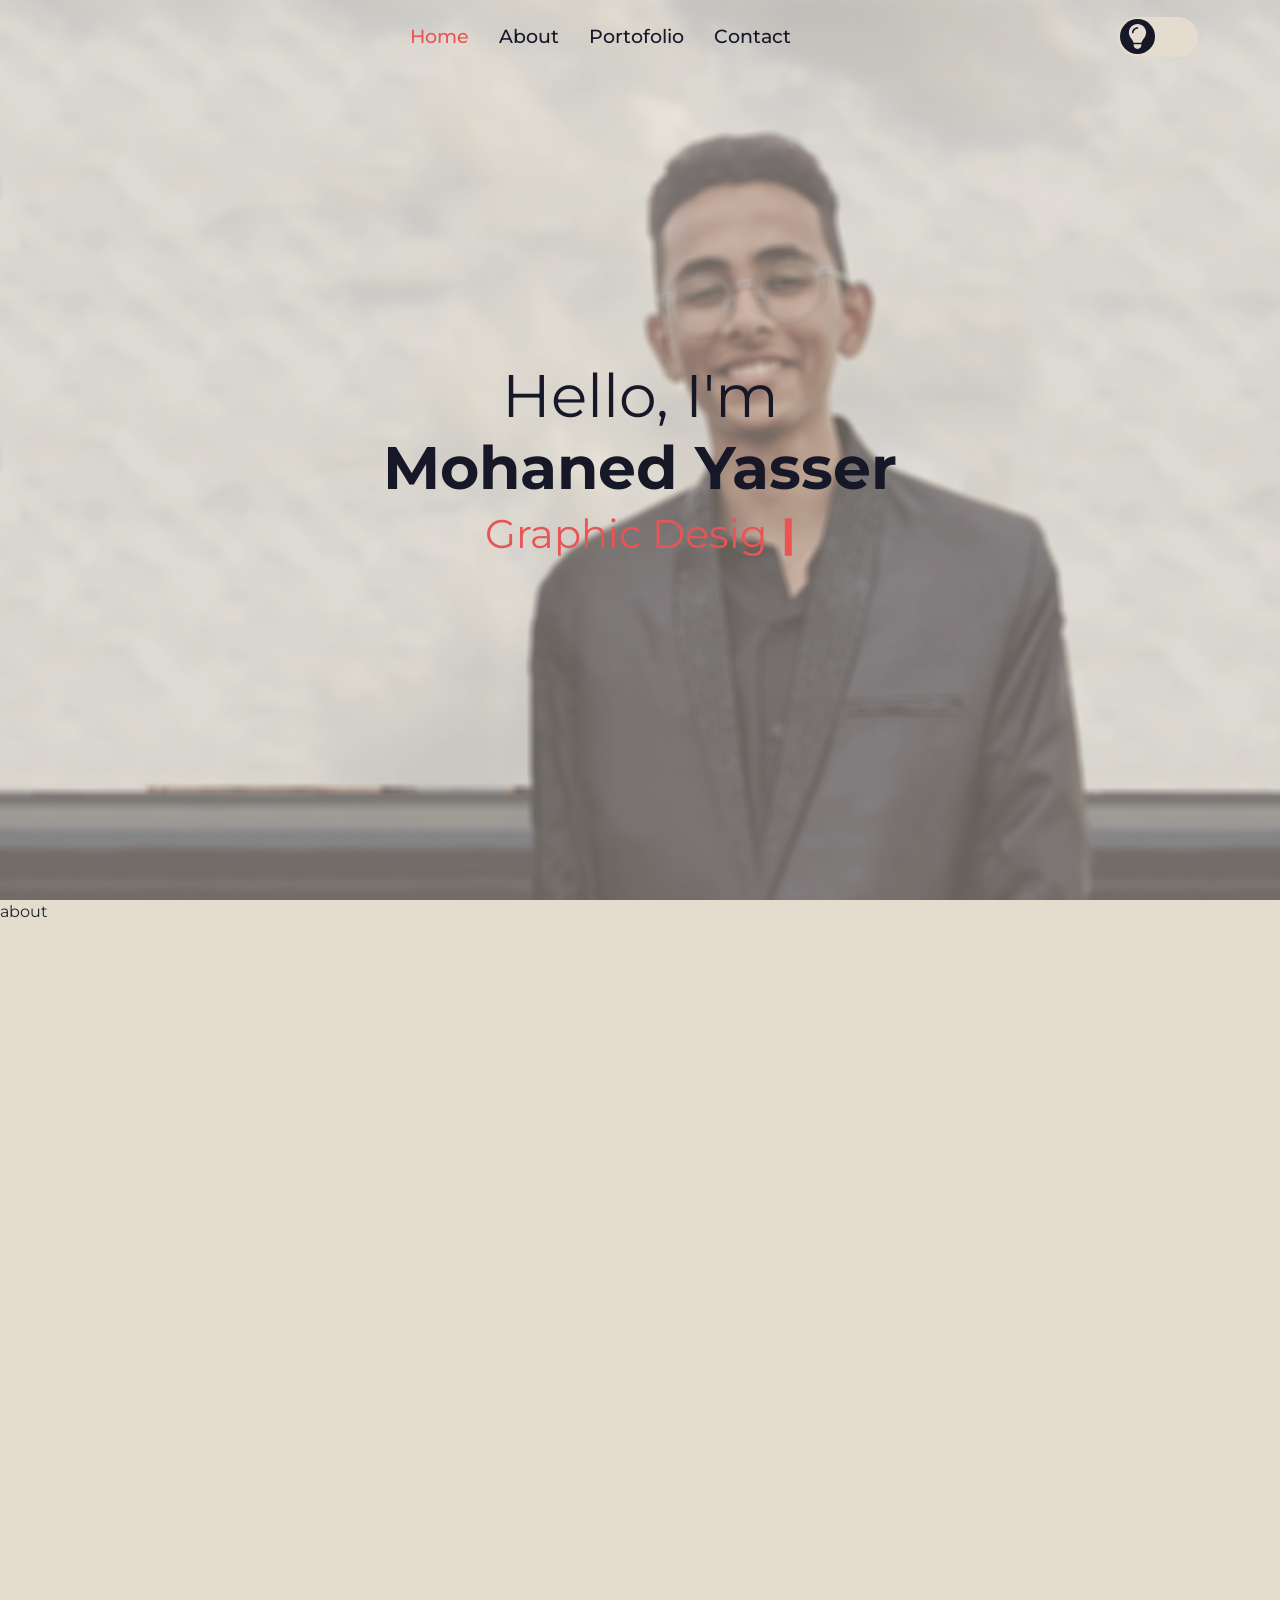
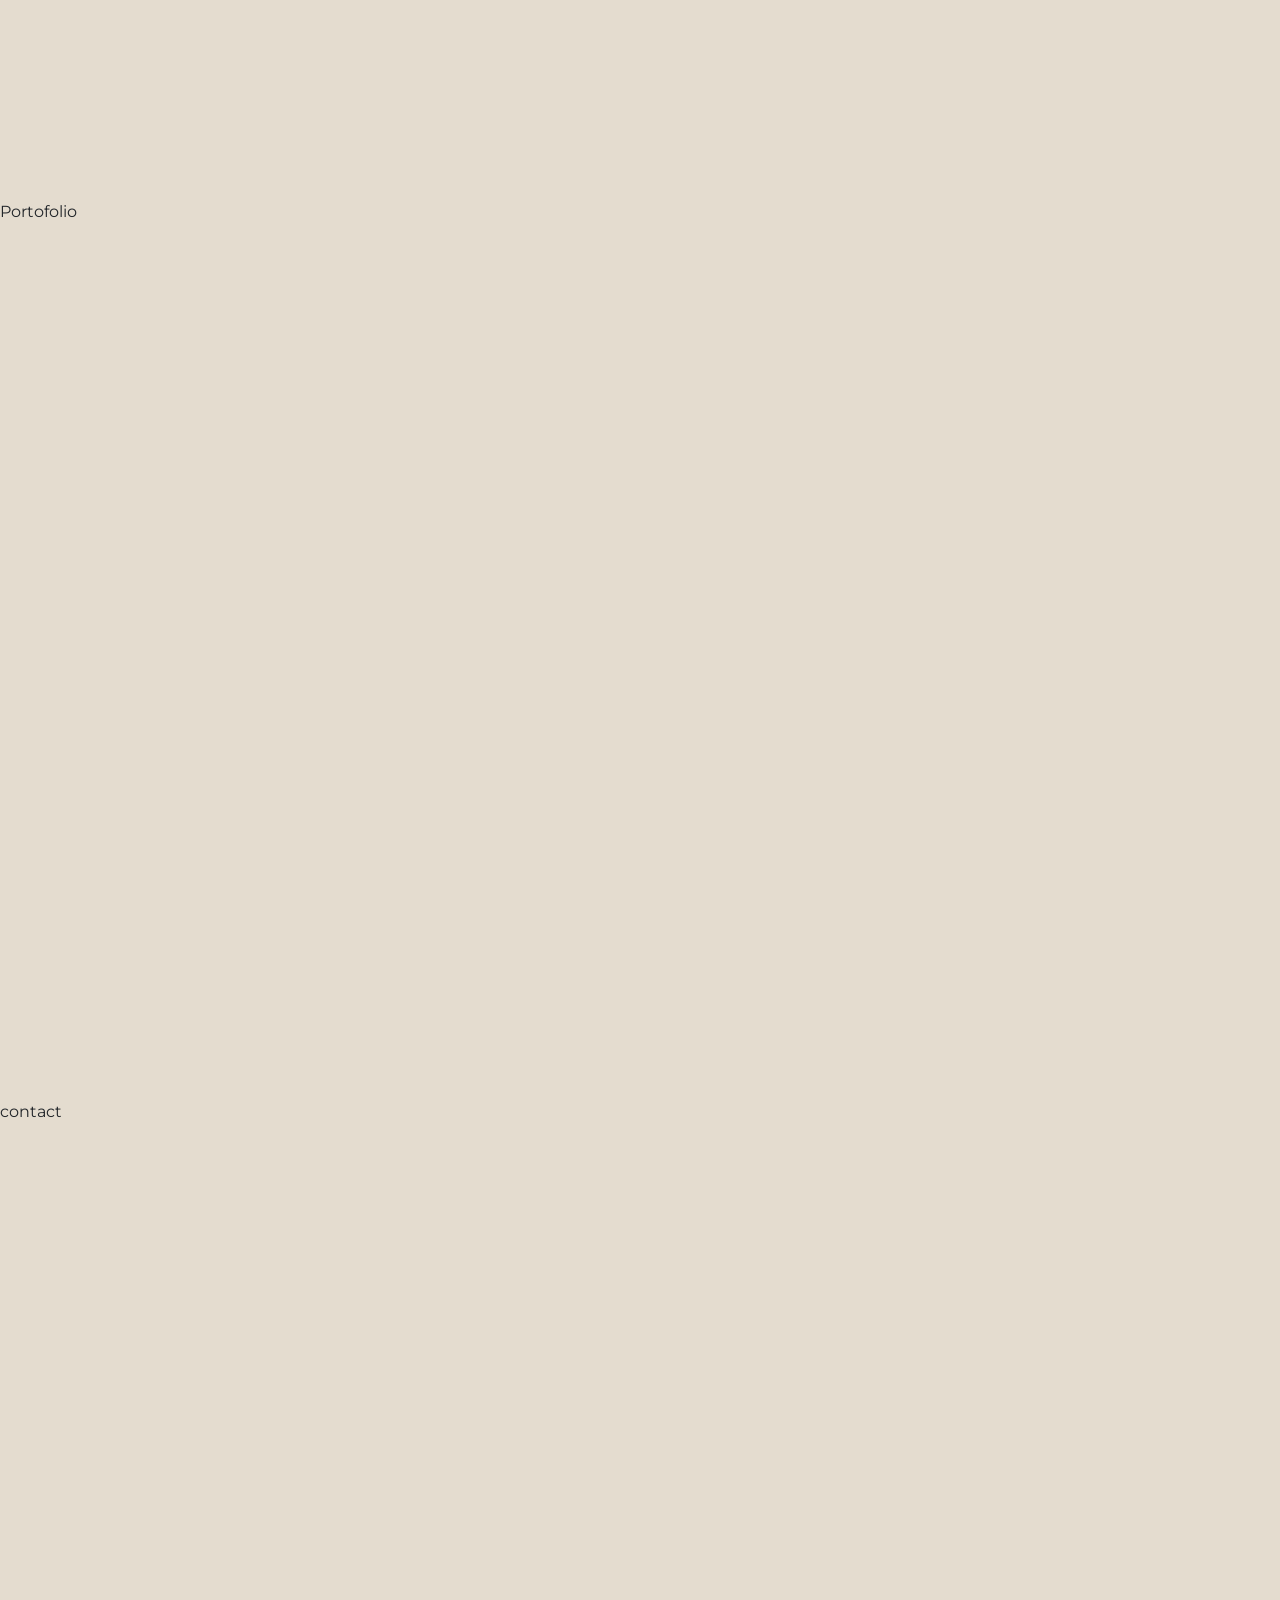
==== index.html @ 70d3318c "end" ====
<!DOCTYPE html>
<html lang="en">
  <head>
    <meta charset="UTF-8" />
    <meta name="viewport" content="width=device-width, initial-scale=1.0" />
    <link rel="stylesheet" href="./style/all.min.css" />
    <link rel="stylesheet" href="./style/bootstrap.min.css" />
    <link rel="stylesheet" href="./style/normalize.css" />
    <link rel="stylesheet" href="./style/style.css" />
    <link rel="preconnect" href="https://fonts.googleapis.com" />
    <link rel="preconnect" href="https://fonts.gstatic.com" crossorigin />
    <link
      href="https://fonts.googleapis.com/css2?family=Montserrat:ital,wght@0,100;0,200;0,300;0,400;0,500;0,600;0,700;0,800;0,900;1,100;1,200;1,300;1,400;1,500;1,600;1,700;1,800;1,900&display=swap"
      rel="stylesheet"
    />
    <title>Mohaned Yasser</title>
  </head>
  <body class="">
    <section class="landing" id="home">
      <header class="">
        <nav class="navbar navbar-expand">
          <div class="container">
            <div class="collapse navbar-collapse" id="navbarSupportedContent">
              <ul class="navbar-nav m-auto">
                <li class="nav-item">
                  <a aria-current="page" href="#home" class="active">Home</a>
                </li>
                <li class="nav-item">
                  <a href="#about">About</a>
                </li>
                <li class="nav-item">
                  <a href="#portofolio">Portofolio</a>
                </li>
                <li class="nav-item">
                  <a href="#contact">Contact</a>
                </li>
              </ul>
              <div class="night-mode">
                <input type="checkbox" name="" id="night-mode-btn" />
                <label for="night-mode-btn">
                  <i class="fa-solid fa-lightbulb sun"></i>
                  <i class="fa-regular fa-moon moon"></i>
                </label>
              </div>
            </div>
          </div>
        </nav>
      </header>

      <div class="landing-txt">
        <h1>Hello, I'm <br /><strong>Mohaned Yasser</strong></h1>
        <div class="typing">
          <p id="type-writer"></p>
          <span class="cursor">|</span>
        </div>
      </div>
    </section>
    <section id="about" class="about">about</section>
    <section id="portofolio" class="potofolio">Portofolio</section>
    <section id="contact" class="contact">contact</section>
    <script src="./js/all.min.js"></script>
    <script src="./js/bootstrap.bundle.min.js"></script>
    <script src="./js/script.js"></script>
  </body>
</html>
---- style/style.css ----
/* start global rules */
body {
  font-family: "Montserrat", sans-serif;
  background-color: var(--main-color);
}
:root {
  --main-color: #e4dccf;
  --secondary-color: #f9f5eb;
  --button-color: #EA5455;
  --main-font-color: #161827;
  --secondary-font-color: #060047;
  --landing-after-bg:#e4dccf6c;
  --main-transition: 0.3s;
  
}
.dark {
  --main-color: #121422;
  --secondary-color: #161827;
  --button-color: #EA5455;
  --main-font-color: #e4dccf;
  --secondary-font-color: #f9f5eb;
  --landing-after-bg:#161827c4;
}
a {
  text-decoration: none;
}
/* end global rules */
/* start landing */
.landing {
  background-repeat: no-repeat;
  background-size: cover;
  background-position: 0 0;
  height: 100vh;
  background-image: url(../images/landingbg.jpg);
  background-attachment:fixed ;
}
.landing::after{
  content: "";
  position: absolute;
  width: 100%;
height: 100%;
background-color: var(--landing-after-bg);
top: 0;
}
header{
  position: fixed;
  top: 0;
  z-index: 50000;
  width: 100%;
  transition: var(--main-transition);
  -webkit-transition: var(--main-transition);
  -moz-transition: var(--main-transition);
  -ms-transition: var(--main-transition);
  -o-transition: var(--main-transition);
}
.landing header.scrolled{
  background-color: var(--secondary-color);
}

nav ul{
  position: sticky;
  top:0;
}
nav ul {
  display: flex;
  justify-content: center;
  flex-wrap: wrap;
  position: relative;
  z-index: 100000;
}
nav ul a {
  display: block;
  padding: 15px;
  color: var(--main-font-color);
  font-size: 19px;
  font-weight: 500;
  transition: var(--main-transition);
  -webkit-transition: var(--main-transition);
  -moz-transition: var(--main-transition);
  -ms-transition: var(--main-transition);
  -o-transition: var(--main-transition);
}


@media (max-width: 776px) {
  nav ul a {
    font-size: 16px;
    padding: 10px;
  }
}
@media (max-width: 500px) {
  nav ul a {
    padding: 10px;
    font-size: 14px;
  }
}
@media (max-width: 380px) {
  nav ul a {
    padding: 8px;
    font-size: 13px;
  }
}
nav ul a.active ,nav ul a:hover {
  color: var(--button-color);
}
.landing .night-mode{
  position: relative;
  z-index: 1000;
  background-color: var(--main-color);
  width: 80px;
  height: 40px;
  border-radius: 20px;
  -webkit-border-radius: 20px;
  -moz-border-radius: 20px;
  -ms-border-radius: 20px;
  -o-border-radius: 20px;
}
@media (max-width:500px) { .landing .night-mode{
  width: 60px;
  height: 30px;
  
}}
.landing .night-mode svg{
  pointer-events: none;
  position: absolute;
  width: 35px;
  height: 25px;
  color: var(--main-color);
  padding: 5px 0;
  left: 2px;
  top: 5%;
  background-color: var(--main-font-color);
  border-radius: 50%;
  -webkit-border-radius: 50%;
  -moz-border-radius: 50%;
  -ms-border-radius: 50%;
  -o-border-radius: 50%;
  transition: var(--main-transition);
  -webkit-transition: var(--main-transition);
  -moz-transition: var(--main-transition);
  -ms-transition: var(--main-transition);
  -o-transition: var(--main-transition);
}
@media (max-width:500px) {
  .landing .night-mode svg{
    width: 25px;
    height: 15px;
    top:8%
  }
}
.night-mode .moon{
  opacity: 0;
}
.landing .night-mode input{
  width: 80px;
  height: 40px;
  cursor: pointer;
  opacity: 0;
}
.night-mode input:checked + label .moon{
opacity: 1;
}
.night-mode input:checked + label .sun{
opacity: 0;
}
.night-mode input:checked +label svg{
  transform: translateX(40px) rotate(360deg) ;
  -webkit-transform: translateX(40px) rotate(360deg) ;
  -moz-transform: translateX(40px) rotate(360deg) ;
  -ms-transform: translateX(40px) rotate(360deg) ;
  -o-transform: translateX(40px) rotate(360deg) ;
}
@media (max-width:500px) {
  .night-mode input:checked +label svg{
  transform: translateX(30px) rotate(360deg) ;
  -webkit-transform: translateX(30px) rotate(360deg) ;
  -moz-transform: translateX(30px) rotate(360deg) ;
  -ms-transform: translateX(30px) rotate(360deg) ;
  -o-transform: translateX(30px) rotate(360deg) ;
}
}
.landing .landing-txt{
  width: 100%;
  text-align: center;
  position: absolute;
  z-index: 1000;
  top: 40%;
}
.landing-txt .typing{
  display: flex;
  justify-content: center;
}
.landing-txt h1{
  color: var(--main-font-color);
  font-size: 60px;
  font-weight: 400;
  margin: 0;
}
@media (max-width:776px) {
  .landing-txt h1{
    font-size: 50px;
  }
  .landing-txt .typing{
    font-size: 35px;
  }
}
@media (max-width:500px) {
  .landing-txt h1{
    font-size: 40px;
  }
  .landing-txt .typing p, .landing-txt .typing span{
    font-size: 30px;
  }
}
@media (max-width:400px) {
  .landing-txt h1{
    font-size: 35px;
  }
  .landing-txt .typing p ,
  .landing-txt .typing span{
    font-size: 25px;
  }
}
.landing-txt .typing{
  color: var(--button-color);
  font-size: 40px;
  font-weight: 400;
}
.landing-txt .typing p{
  margin-right: 15px;
}
.landing-txt .cursor{
  font-size: 40px;
  font-weight: 800;
  animation: blink 0.5s linear infinite;
  -webkit-animation: blink 0.5s linear infinite;
}
section{
   height: 100vh;
}
/* end landing */

/* start animation */
@keyframes blink {
  0%{
    opacity: 1;

  }
  50%{
    opacity: 0;
  }
  
}
/* end animation */
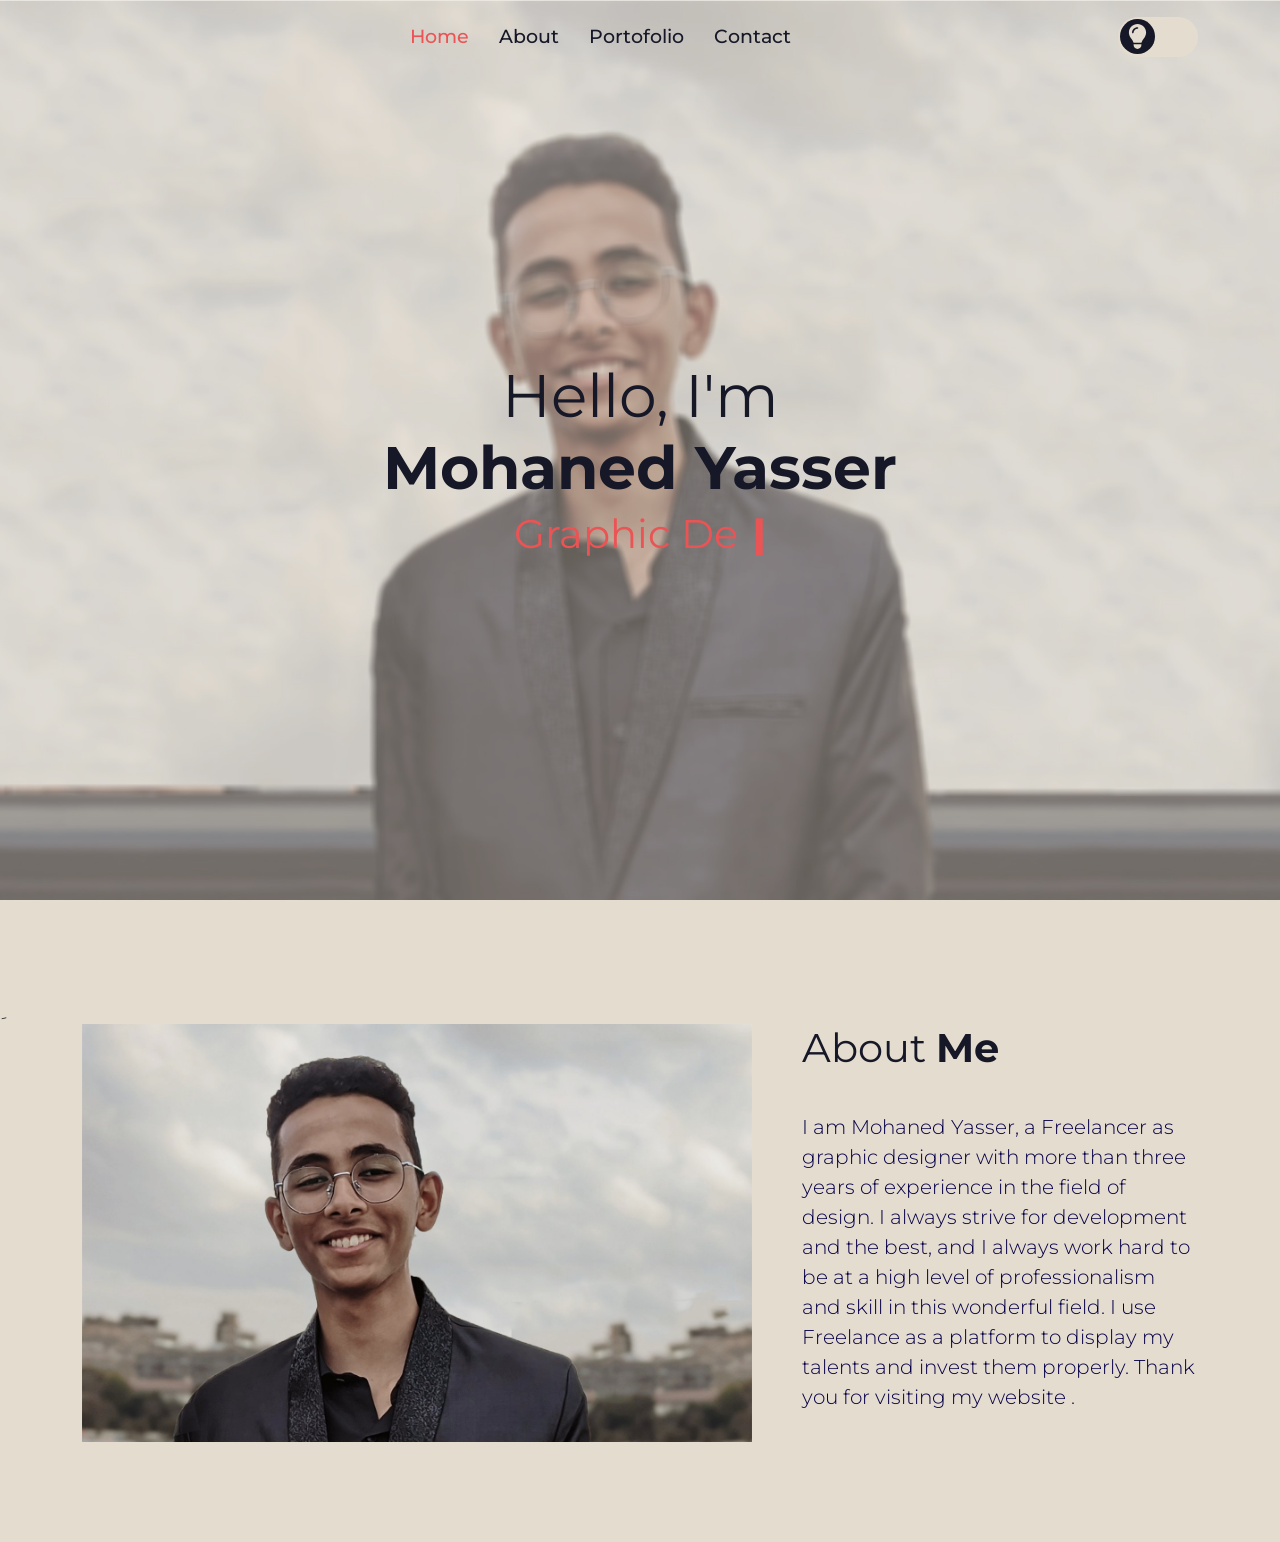
==== commit b0eb5f5b: "a" ====
--- a/index.html
+++ b/index.html
@@ -55,9 +55,27 @@
         </div>
       </div>
     </section>
-    <section id="about" class="about">about</section>
-    <section id="portofolio" class="potofolio">Portofolio</section>
-    <section id="contact" class="contact">contact</section>
+    
+    <section id="about" class="about">
+      ِ
+
+      <div class="container about-section">
+<img src="./images/about.jpg" class="img-fluid" alt="mohaned" />
+        <div class="content">
+          <h2 class="main-heading">About <span>Me</span></h2>
+          <p>
+            I am Mohaned Yasser, a Freelancer as graphic designer with more than
+            three years of experience in the field of design. I always strive
+            for development and the best, and I always work hard to be at a high
+            level of professionalism and skill in this wonderful field. I use
+            Freelance as a platform to display my talents and invest them
+            properly. Thank you for visiting my website .
+          </p>
+        </div>
+      </div>
+    </section>
+    <section id="portofolio" class="potofolio"></section>
+    <section id="contact" class="contact"></section>
     <script src="./js/all.min.js"></script>
     <script src="./js/bootstrap.bundle.min.js"></script>
     <script src="./js/script.js"></script>
--- a/style/style.css
+++ b/style/style.css
@@ -10,12 +10,13 @@
   --main-font-color: #161827;
   --secondary-font-color: #060047;
   --landing-after-bg:#e4dccf6c;
+  --section-padding:100px;
   --main-transition: 0.3s;
   
 }
 .dark {
-  --main-color: #121422;
-  --secondary-color: #161827;
+  --main-color: #161827;
+  --secondary-color: #050037;
   --button-color: #EA5455;
   --main-font-color: #e4dccf;
   --secondary-font-color: #f9f5eb;
@@ -24,6 +25,16 @@
 a {
   text-decoration: none;
 }
+
+h2.main-heading{
+  color: var(--main-font-color);
+  font-size: 40px;
+  font-weight: 400;
+}
+h2.main-heading span{
+  font-weight: 700;
+}
+
 /* end global rules */
 /* start landing */
 .landing {
@@ -33,6 +44,7 @@
   height: 100vh;
   background-image: url(../images/landingbg.jpg);
   background-attachment:fixed ;
+  background-position: center;
 }
 .landing::after{
   content: "";
@@ -235,11 +247,54 @@
   animation: blink 0.5s linear infinite;
   -webkit-animation: blink 0.5s linear infinite;
 }
-section{
-   height: 100vh;
-}
+
 /* end landing */
-
+/* startAbout */
+.about{
+  padding-top: var(--section-padding);
+  padding-bottom: var(--section-padding);
+}
+.about .container.about-section{
+  display: flex;
+  justify-content: center;
+  gap: 50px;
+}
+.about img{
+  max-width: 60%;
+flex-basis: 60%;
+  filter: grayscale(10%);
+  -webkit-filter: grayscale(10%);
+  transition: var(--main-transition);
+  -webkit-transition: var(--main-transition);
+  -moz-transition: var(--main-transition);
+  -ms-transition: var(--main-transition);
+  -o-transition: var(--main-transition);
+}
+.about img:hover { filter: none; -webkit-filter: none;
+}
+.about .container.about-section .content{
+  flex-basis:  40%;
+}
+@media (max-width:997px) {
+  .about .container.about-section{
+    flex-wrap: wrap;
+  }
+  .about .container.about-section img{
+    flex-basis: 100%;
+    max-width: 100%;
+  }
+  .about .container.about-section .content{
+    max-width: 100%;
+    flex-basis: 100%;
+  }
+}
+.about .container.about-section p{
+  color: #060047;
+  font-weight: 300;
+  margin-top: 40px;
+  font-size: 20px;
+}
+/* endAbout */
 /* start animation */
 @keyframes blink {
   0%{
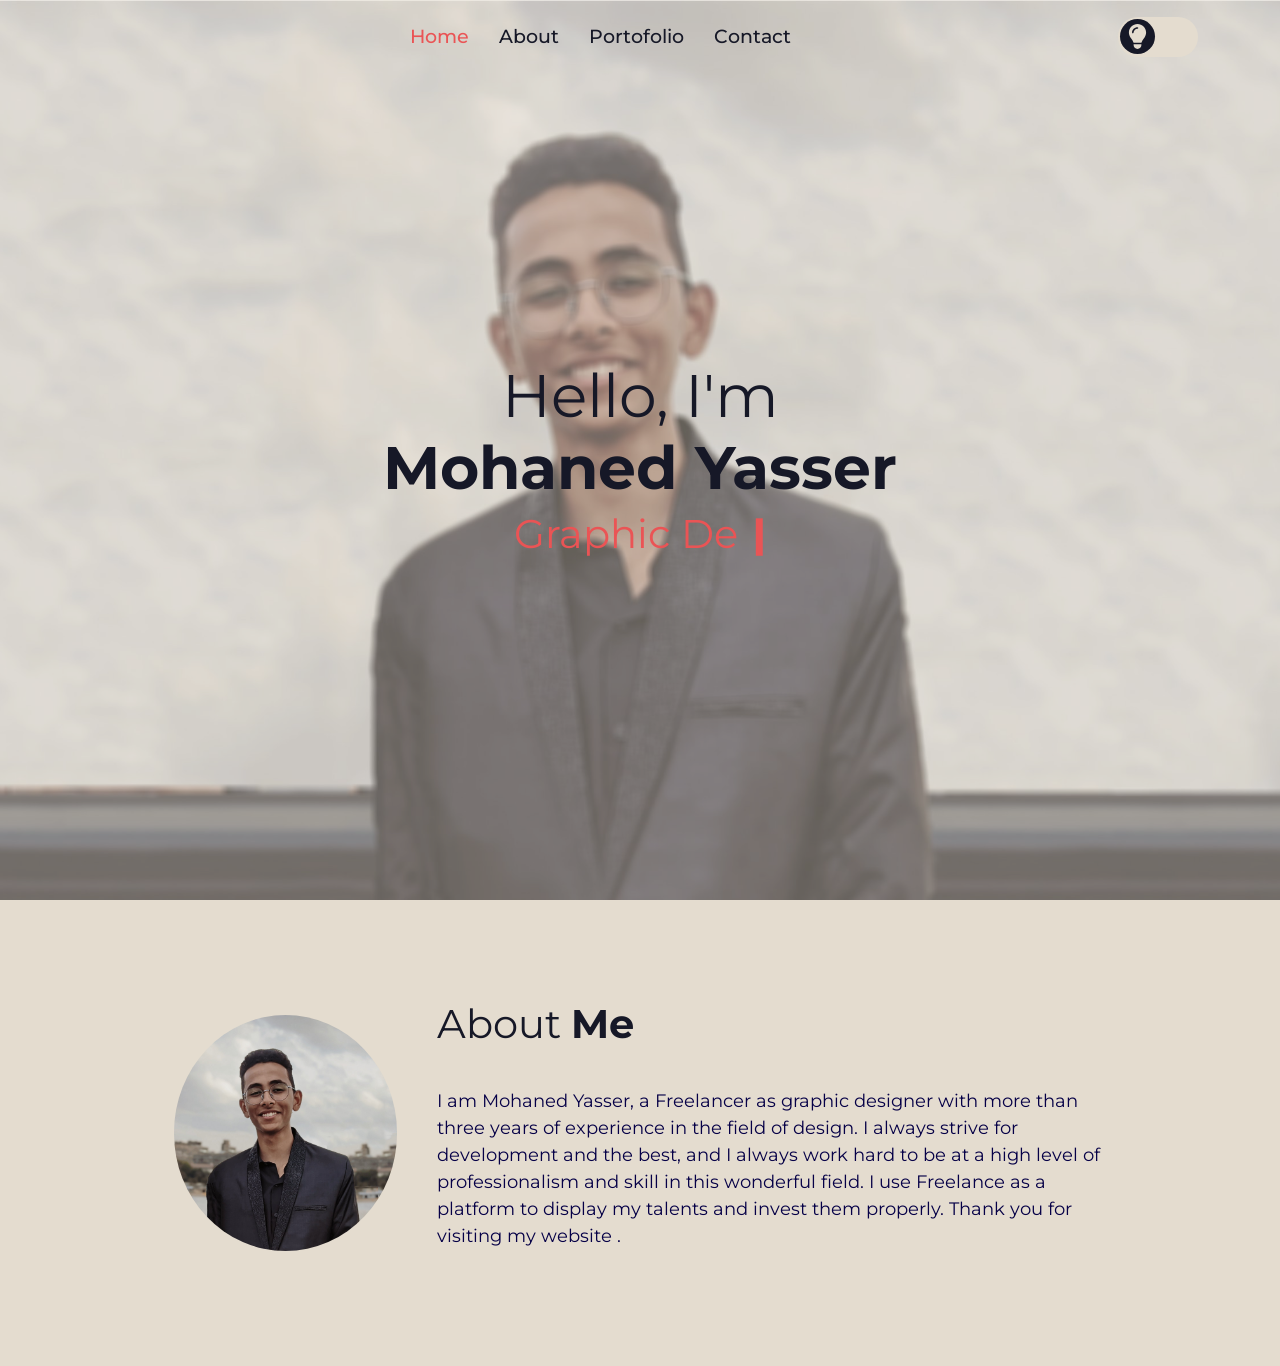
==== commit b9ac05a7: "about" ====
--- a/index.html
+++ b/index.html
@@ -55,12 +55,17 @@
         </div>
       </div>
     </section>
-    
+
     <section id="about" class="about">
-      ِ
-
-      <div class="container about-section">
-<img src="./images/about.jpg" class="img-fluid" alt="mohaned" />
+      <div class="about-section container">
+        <div class="img-holder">
+          <img
+            src="./images/picc copy.jpg"
+            alt="Mohaned"
+            srcset=""
+            class="img-fluid"
+          />
+        </div>
         <div class="content">
           <h2 class="main-heading">About <span>Me</span></h2>
           <p>
--- a/style/style.css
+++ b/style/style.css
@@ -6,32 +6,31 @@
 :root {
   --main-color: #e4dccf;
   --secondary-color: #f9f5eb;
-  --button-color: #EA5455;
+  --button-color: #ea5455;
   --main-font-color: #161827;
   --secondary-font-color: #060047;
-  --landing-after-bg:#e4dccf6c;
-  --section-padding:100px;
+  --landing-after-bg: #e4dccf6c;
+  --section-padding: 100px;
   --main-transition: 0.3s;
-  
 }
 .dark {
   --main-color: #161827;
   --secondary-color: #050037;
-  --button-color: #EA5455;
+  --button-color: #ea5455;
   --main-font-color: #e4dccf;
   --secondary-font-color: #f9f5eb;
-  --landing-after-bg:#161827c4;
+  --landing-after-bg: #161827c4;
 }
 a {
   text-decoration: none;
 }
 
-h2.main-heading{
+h2.main-heading {
   color: var(--main-font-color);
   font-size: 40px;
   font-weight: 400;
 }
-h2.main-heading span{
+h2.main-heading span {
   font-weight: 700;
 }
 
@@ -43,18 +42,18 @@
   background-position: 0 0;
   height: 100vh;
   background-image: url(../images/landingbg.jpg);
-  background-attachment:fixed ;
+  background-attachment: fixed;
   background-position: center;
 }
-.landing::after{
+.landing::after {
   content: "";
   position: absolute;
   width: 100%;
-height: 100%;
-background-color: var(--landing-after-bg);
-top: 0;
-}
-header{
+  height: 100%;
+  background-color: var(--landing-after-bg);
+  top: 0;
+}
+header {
   position: fixed;
   top: 0;
   z-index: 50000;
@@ -65,13 +64,13 @@
   -ms-transition: var(--main-transition);
   -o-transition: var(--main-transition);
 }
-.landing header.scrolled{
+.landing header.scrolled {
   background-color: var(--secondary-color);
 }
 
-nav ul{
+nav ul {
   position: sticky;
-  top:0;
+  top: 0;
 }
 nav ul {
   display: flex;
@@ -93,7 +92,6 @@
   -o-transition: var(--main-transition);
 }
 
-
 @media (max-width: 776px) {
   nav ul a {
     font-size: 16px;
@@ -112,10 +110,11 @@
     font-size: 13px;
   }
 }
-nav ul a.active ,nav ul a:hover {
+nav ul a.active,
+nav ul a:hover {
   color: var(--button-color);
 }
-.landing .night-mode{
+.landing .night-mode {
   position: relative;
   z-index: 1000;
   background-color: var(--main-color);
@@ -127,12 +126,13 @@
   -ms-border-radius: 20px;
   -o-border-radius: 20px;
 }
-@media (max-width:500px) { .landing .night-mode{
-  width: 60px;
-  height: 30px;
-  
-}}
-.landing .night-mode svg{
+@media (max-width: 500px) {
+  .landing .night-mode {
+    width: 60px;
+    height: 30px;
+  }
+}
+.landing .night-mode svg {
   pointer-events: none;
   position: absolute;
   width: 35px;
@@ -153,95 +153,96 @@
   -ms-transition: var(--main-transition);
   -o-transition: var(--main-transition);
 }
-@media (max-width:500px) {
-  .landing .night-mode svg{
+@media (max-width: 500px) {
+  .landing .night-mode svg {
     width: 25px;
     height: 15px;
-    top:8%
-  }
-}
-.night-mode .moon{
+    top: 8%;
+  }
+}
+.night-mode .moon {
   opacity: 0;
 }
-.landing .night-mode input{
+.landing .night-mode input {
   width: 80px;
   height: 40px;
   cursor: pointer;
   opacity: 0;
 }
-.night-mode input:checked + label .moon{
-opacity: 1;
-}
-.night-mode input:checked + label .sun{
-opacity: 0;
-}
-.night-mode input:checked +label svg{
-  transform: translateX(40px) rotate(360deg) ;
-  -webkit-transform: translateX(40px) rotate(360deg) ;
-  -moz-transform: translateX(40px) rotate(360deg) ;
-  -ms-transform: translateX(40px) rotate(360deg) ;
-  -o-transform: translateX(40px) rotate(360deg) ;
-}
-@media (max-width:500px) {
-  .night-mode input:checked +label svg{
-  transform: translateX(30px) rotate(360deg) ;
-  -webkit-transform: translateX(30px) rotate(360deg) ;
-  -moz-transform: translateX(30px) rotate(360deg) ;
-  -ms-transform: translateX(30px) rotate(360deg) ;
-  -o-transform: translateX(30px) rotate(360deg) ;
-}
-}
-.landing .landing-txt{
+.night-mode input:checked + label .moon {
+  opacity: 1;
+}
+.night-mode input:checked + label .sun {
+  opacity: 0;
+}
+.night-mode input:checked + label svg {
+  transform: translateX(40px) rotate(360deg);
+  -webkit-transform: translateX(40px) rotate(360deg);
+  -moz-transform: translateX(40px) rotate(360deg);
+  -ms-transform: translateX(40px) rotate(360deg);
+  -o-transform: translateX(40px) rotate(360deg);
+}
+@media (max-width: 500px) {
+  .night-mode input:checked + label svg {
+    transform: translateX(30px) rotate(360deg);
+    -webkit-transform: translateX(30px) rotate(360deg);
+    -moz-transform: translateX(30px) rotate(360deg);
+    -ms-transform: translateX(30px) rotate(360deg);
+    -o-transform: translateX(30px) rotate(360deg);
+  }
+}
+.landing .landing-txt {
   width: 100%;
   text-align: center;
   position: absolute;
   z-index: 1000;
   top: 40%;
 }
-.landing-txt .typing{
+.landing-txt .typing {
   display: flex;
   justify-content: center;
 }
-.landing-txt h1{
+.landing-txt h1 {
   color: var(--main-font-color);
   font-size: 60px;
   font-weight: 400;
   margin: 0;
 }
-@media (max-width:776px) {
-  .landing-txt h1{
+@media (max-width: 776px) {
+  .landing-txt h1 {
     font-size: 50px;
   }
-  .landing-txt .typing{
+  .landing-txt .typing {
     font-size: 35px;
   }
 }
-@media (max-width:500px) {
-  .landing-txt h1{
+@media (max-width: 500px) {
+  .landing-txt h1 {
     font-size: 40px;
   }
-  .landing-txt .typing p, .landing-txt .typing span{
+  .landing-txt .typing p,
+  .landing-txt .typing span {
     font-size: 30px;
   }
 }
-@media (max-width:400px) {
-  .landing-txt h1{
+@media (max-width: 400px) {
+  .landing-txt h1 {
     font-size: 35px;
   }
-  .landing-txt .typing p ,
-  .landing-txt .typing span{
+  .landing-txt .typing p,
+  .landing-txt .typing span {
     font-size: 25px;
   }
 }
-.landing-txt .typing{
+.landing-txt .typing {
   color: var(--button-color);
   font-size: 40px;
   font-weight: 400;
 }
-.landing-txt .typing p{
+.landing-txt .typing p {
   margin-right: 15px;
 }
-.landing-txt .cursor{
+.landing-txt .cursor {
   font-size: 40px;
   font-weight: 800;
   animation: blink 0.5s linear infinite;
@@ -249,61 +250,66 @@
 }
 
 /* end landing */
-/* startAbout */
-.about{
-  padding-top: var(--section-padding);
-  padding-bottom: var(--section-padding);
-}
-.about .container.about-section{
+/* start About */
+.about {
+  padding: var(--section-padding) 0;
+}
+.about .about-section {
   display: flex;
+  align-items: center;
   justify-content: center;
-  gap: 50px;
-}
-.about img{
+  gap: 40px;
+}
+@media (max-width:997px) {
+  .about .about-section{
+    flex-direction: column;
+  }
+}
+.about .img-holder {
+  max-width: 20%;
+  border-radius: 50%;
+  overflow: hidden;
+  -webkit-border-radius: 50%;
+  -moz-border-radius: 50%;
+  -ms-border-radius: 50%;
+  -o-border-radius: 50%;
+}
+.about .about-section .content{
   max-width: 60%;
-flex-basis: 60%;
-  filter: grayscale(10%);
-  -webkit-filter: grayscale(10%);
-  transition: var(--main-transition);
-  -webkit-transition: var(--main-transition);
-  -moz-transition: var(--main-transition);
-  -ms-transition: var(--main-transition);
-  -o-transition: var(--main-transition);
-}
-.about img:hover { filter: none; -webkit-filter: none;
-}
-.about .container.about-section .content{
-  flex-basis:  40%;
 }
 @media (max-width:997px) {
-  .about .container.about-section{
-    flex-wrap: wrap;
-  }
-  .about .container.about-section img{
-    flex-basis: 100%;
+  .about .about-section{
+    flex-direction: column;
+  }
+  .about .img-holder{
+    max-width: 40%;
+  }
+  .about .about-section .content {
     max-width: 100%;
-  }
-  .about .container.about-section .content{
-    max-width: 100%;
-    flex-basis: 100%;
-  }
-}
-.about .container.about-section p{
-  color: #060047;
-  font-weight: 300;
+    text-align: center;
+  }
+}
+@media (max-width:776px) {
+  .about .about-section{
+    flex-direction: column;
+  }
+  .about .img-holder{
+    max-width: 70%;
+  }
+}
+.about .about-section .content p{
   margin-top: 40px;
-  font-size: 20px;
+  color: var(--secondary-font-color);
+  font-size: 18px;
 }
 /* endAbout */
 /* start animation */
 @keyframes blink {
-  0%{
+  0% {
     opacity: 1;
-
-  }
-  50%{
+  }
+  50% {
     opacity: 0;
   }
-  
 }
 /* end animation */
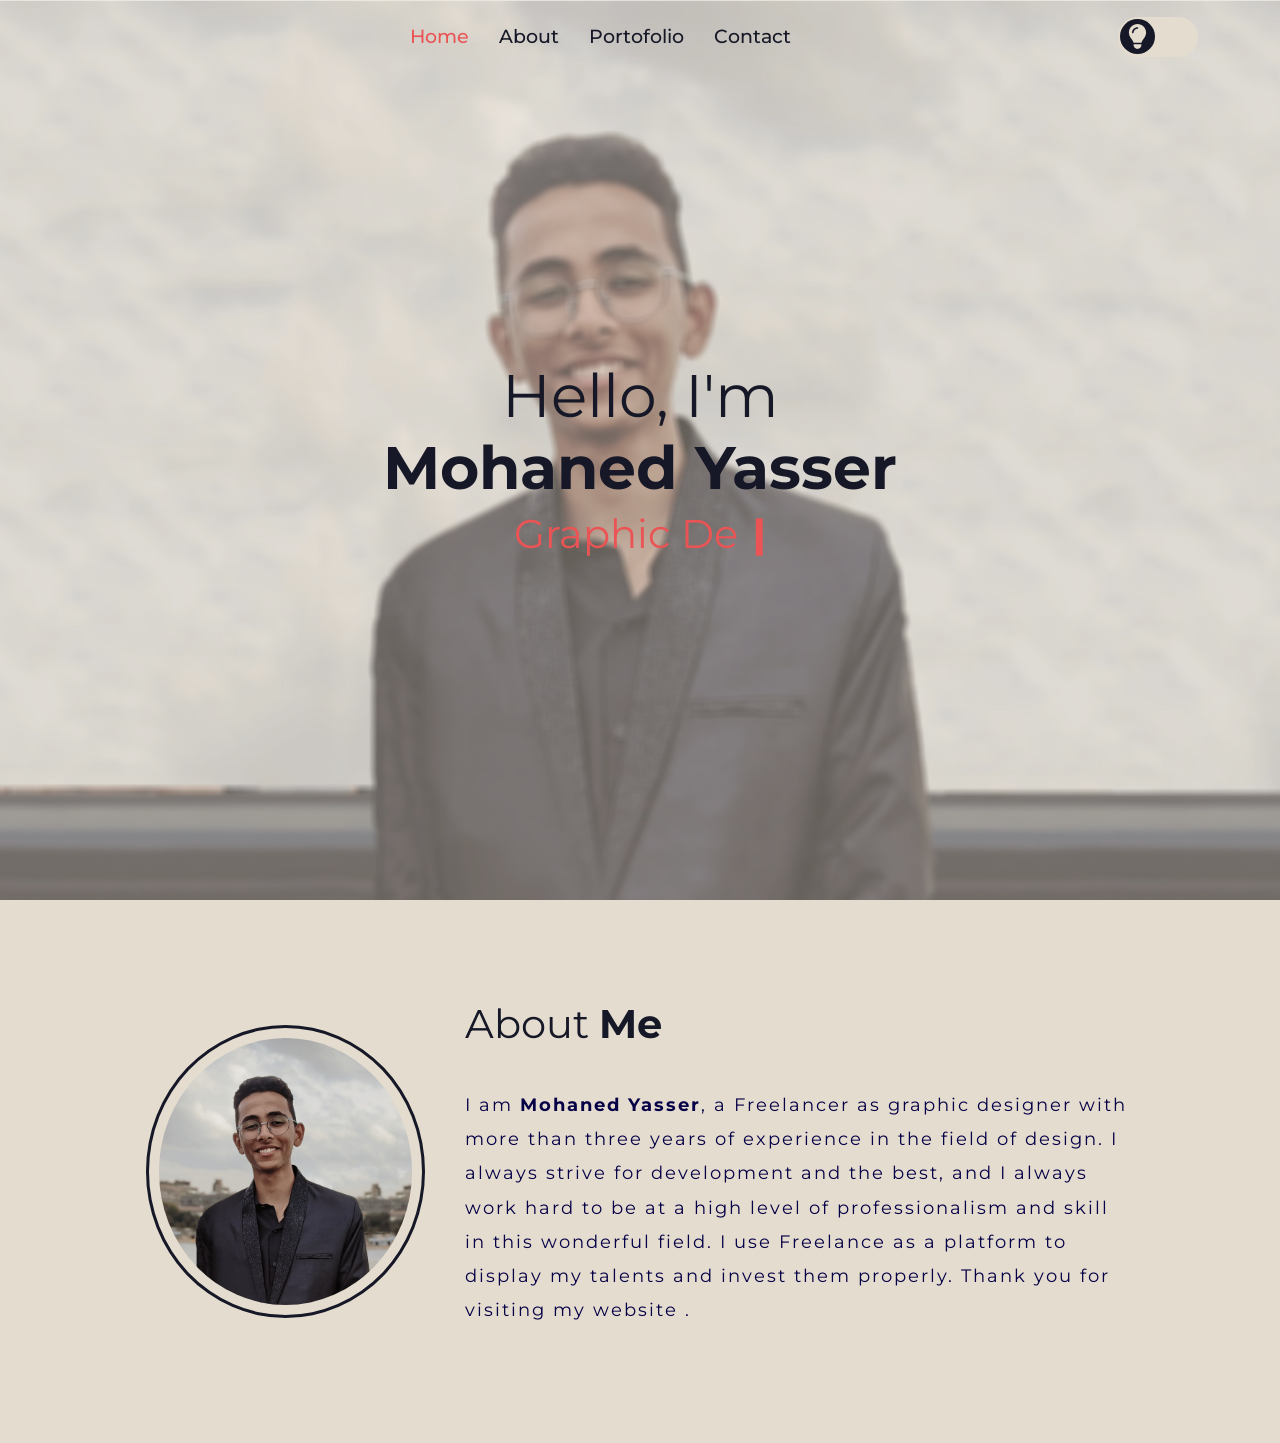
==== commit 72e6a87a: "about" ====
--- a/index.html
+++ b/index.html
@@ -69,7 +69,7 @@
         <div class="content">
           <h2 class="main-heading">About <span>Me</span></h2>
           <p>
-            I am Mohaned Yasser, a Freelancer as graphic designer with more than
+            I am <span>Mohaned Yasser</span>, a Freelancer as graphic designer with more than
             three years of experience in the field of design. I always strive
             for development and the best, and I always work hard to be at a high
             level of professionalism and skill in this wonderful field. I use
--- a/style/style.css
+++ b/style/style.css
@@ -266,7 +266,9 @@
   }
 }
 .about .img-holder {
-  max-width: 20%;
+  padding: 10px;
+  border: 3px solid var(--main-font-color);
+  max-width: 25%;
   border-radius: 50%;
   overflow: hidden;
   -webkit-border-radius: 50%;
@@ -274,6 +276,13 @@
   -ms-border-radius: 50%;
   -o-border-radius: 50%;
 }
+.about .img-holder img{
+  border-radius: 50%;
+  -webkit-border-radius: 50%;
+  -moz-border-radius: 50%;
+  -ms-border-radius: 50%;
+  -o-border-radius: 50%;
+}
 .about .about-section .content{
   max-width: 60%;
 }
@@ -282,26 +291,34 @@
     flex-direction: column;
   }
   .about .img-holder{
-    max-width: 40%;
+    max-width: 45%;
   }
   .about .about-section .content {
     max-width: 100%;
     text-align: center;
   }
 }
-@media (max-width:776px) {
-  .about .about-section{
-    flex-direction: column;
-  }
-  .about .img-holder{
-    max-width: 70%;
-  }
-}
 .about .about-section .content p{
+  letter-spacing: 2px;
+  line-height: 1.9;
   margin-top: 40px;
   color: var(--secondary-font-color);
   font-size: 18px;
 }
+.about .about-section .content p span{
+font-weight: bold;
+}
+@media (max-width:500px) {
+
+  .about .img-holder{
+    max-width: 75%;
+  }
+  .about .about-section .content p{
+    line-height: 1.6;
+    letter-spacing: 1.8px;
+  }
+}
+
 /* endAbout */
 /* start animation */
 @keyframes blink {
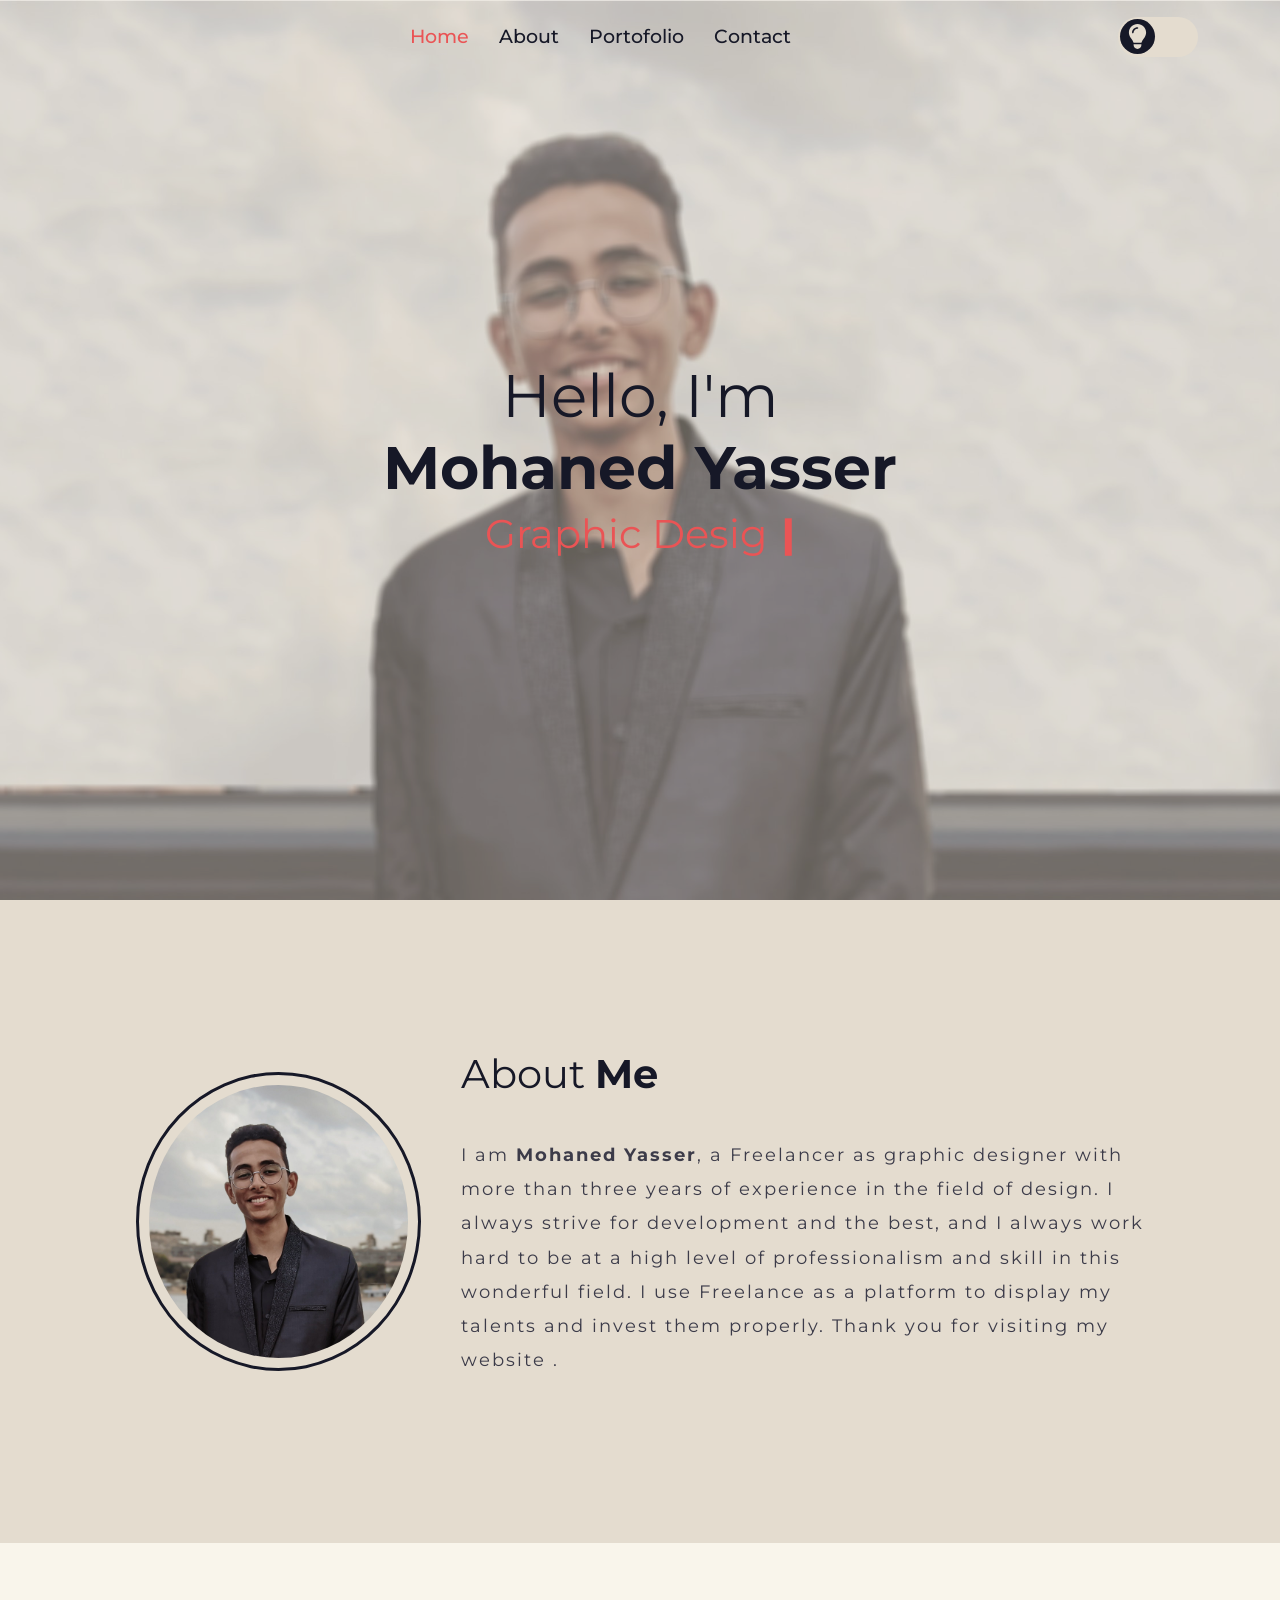
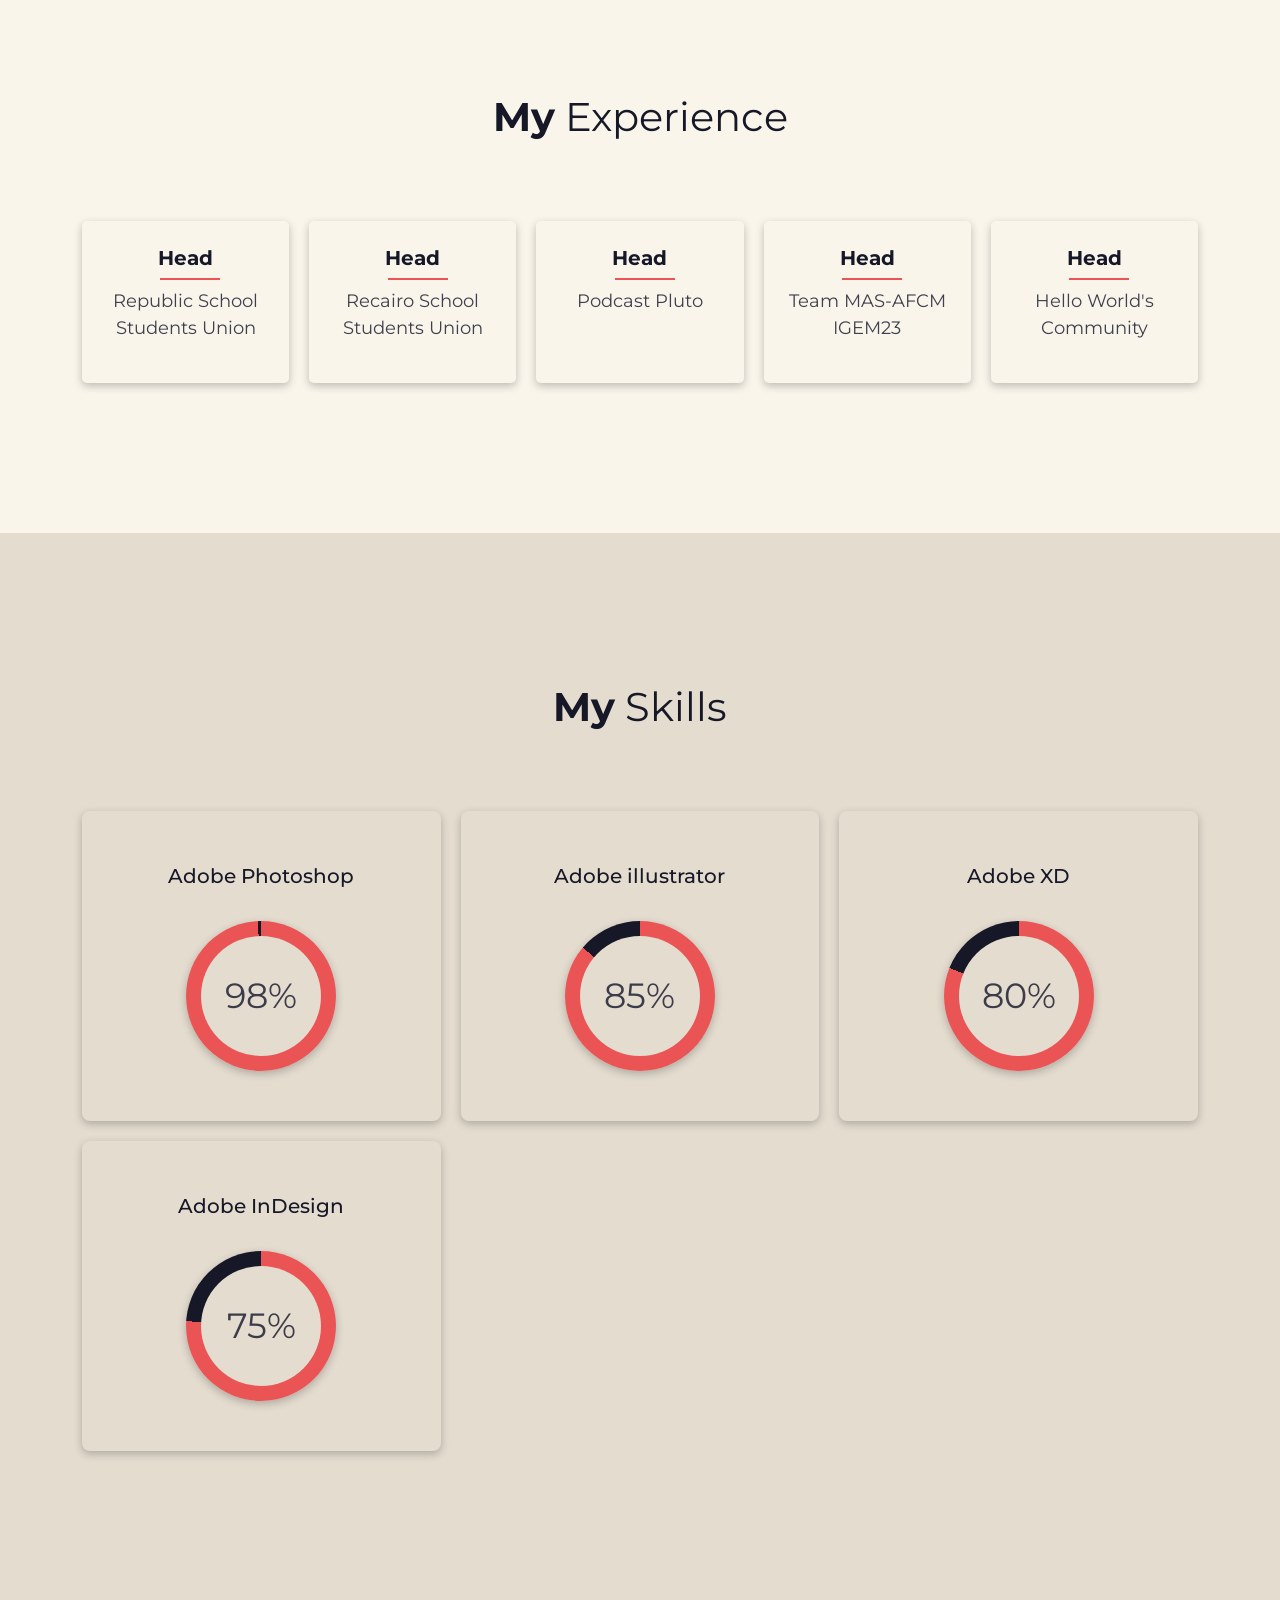
==== commit 88d22b99: "skills" ====
--- a/index.html
+++ b/index.html
@@ -69,13 +69,71 @@
         <div class="content">
           <h2 class="main-heading">About <span>Me</span></h2>
           <p>
-            I am <span>Mohaned Yasser</span>, a Freelancer as graphic designer with more than
-            three years of experience in the field of design. I always strive
-            for development and the best, and I always work hard to be at a high
-            level of professionalism and skill in this wonderful field. I use
-            Freelance as a platform to display my talents and invest them
-            properly. Thank you for visiting my website .
+            I am <span>Mohaned Yasser</span>, a Freelancer as graphic designer
+            with more than three years of experience in the field of design. I
+            always strive for development and the best, and I always work hard
+            to be at a high level of professionalism and skill in this wonderful
+            field. I use Freelance as a platform to display my talents and
+            invest them properly. Thank you for visiting my website .
           </p>
+        </div>
+      </div>
+      <div class="experiences">
+        <div class="container">
+          <h2 class="main-heading"><span>My</span> Experience</h2>
+          <div class="experiences-container">
+            <div class="experience">
+              <h3>Head</h3>
+              <p>Republic School Students Union</p>
+            </div>
+            <div class="experience">
+              <h3>Head</h3>
+              <p>Recairo School Students Union</p>
+            </div>
+            <div class="experience">
+              <h3>Head</h3>
+              <p>Podcast Pluto</p>
+            </div>
+            <div class="experience">
+              <h3>Head</h3>
+              <p>Team MAS-AFCM IGEM23</p>
+            </div>
+            <div class="experience">
+              <h3>Head</h3>
+              <p>Hello World's Community</p>
+            </div>
+          </div>
+        </div>
+      </div>
+      <div class="skills">
+        <div class="container">
+          <h2 class="main-heading"><span>My</span> Skills</h2>
+          <div class="skills-container">
+            <div class="skill">
+              <div class="skill-name">Adobe Photoshop</div>
+              <div class="circle photoshop">
+                <span class="percent">98%</span>
+              </div>
+            </div>
+            <div class="skill">
+              <div class="skill-name">Adobe illustrator</div>
+              <div class="circle illustrator">
+                <span class="percent">85%</span>
+              </div>
+            </div>
+            <div class="skill">
+              <div class="skill-name">Adobe XD</div>
+              <div class="circle xd"  >
+                <span class="percent">80%</span>
+              </div>
+            </div>
+            <div class="skill">
+              <div class="skill-name">Adobe InDesign</div>
+              <div class="circle indesign">
+                <span class="percent">75%</span>
+              </div>
+            </div>
+          </div>
         </div>
       </div>
     </section>
--- a/style/style.css
+++ b/style/style.css
@@ -8,17 +8,17 @@
   --secondary-color: #f9f5eb;
   --button-color: #ea5455;
   --main-font-color: #161827;
-  --secondary-font-color: #060047;
+  --secondary-font-color: #1a1c2fd5;
   --landing-after-bg: #e4dccf6c;
-  --section-padding: 100px;
+  --section-padding: 150px;
   --main-transition: 0.3s;
 }
 .dark {
   --main-color: #161827;
-  --secondary-color: #050037;
+  --secondary-color: #1a1c2f;
   --button-color: #ea5455;
   --main-font-color: #e4dccf;
-  --secondary-font-color: #f9f5eb;
+  --secondary-font-color: #f9f5ebb7;
   --landing-after-bg: #161827c4;
 }
 a {
@@ -251,17 +251,16 @@
 
 /* end landing */
 /* start About */
-.about {
+
+.about .about-section {
   padding: var(--section-padding) 0;
-}
-.about .about-section {
   display: flex;
   align-items: center;
   justify-content: center;
   gap: 40px;
 }
-@media (max-width:997px) {
-  .about .about-section{
+@media (max-width: 997px) {
+  .about .about-section {
     flex-direction: column;
   }
 }
@@ -276,21 +275,21 @@
   -ms-border-radius: 50%;
   -o-border-radius: 50%;
 }
-.about .img-holder img{
+.about .img-holder img {
   border-radius: 50%;
   -webkit-border-radius: 50%;
   -moz-border-radius: 50%;
   -ms-border-radius: 50%;
   -o-border-radius: 50%;
 }
-.about .about-section .content{
+.about .about-section .content {
   max-width: 60%;
 }
-@media (max-width:997px) {
-  .about .about-section{
+@media (max-width: 997px) {
+  .about .about-section {
     flex-direction: column;
   }
-  .about .img-holder{
+  .about .img-holder {
     max-width: 45%;
   }
   .about .about-section .content {
@@ -298,28 +297,165 @@
     text-align: center;
   }
 }
-.about .about-section .content p{
+.about .about-section .content p {
   letter-spacing: 2px;
   line-height: 1.9;
   margin-top: 40px;
   color: var(--secondary-font-color);
   font-size: 18px;
 }
-.about .about-section .content p span{
-font-weight: bold;
-}
-@media (max-width:500px) {
-
-  .about .img-holder{
+.about .about-section .content p span {
+  font-weight: bold;
+}
+@media (max-width: 500px) {
+  .about .img-holder {
     max-width: 75%;
   }
-  .about .about-section .content p{
+  .about .about-section .content p {
     line-height: 1.6;
     letter-spacing: 1.8px;
   }
 }
 
 /* endAbout */
+/* start experience and skills */
+
+.about .experiences {
+  background-color: var(--secondary-color);
+  padding: var(--section-padding) 0;
+}
+.about .experiences h2 {
+  text-align: center;
+  margin-bottom: 80px;
+}
+.about .experiences .container .experiences-container {
+  display: grid;
+  grid-template-columns: repeat(auto-fill, minmax(200px, 1fr));
+  gap: 20px;
+}
+.about .experiences .container .experiences-container .experience {
+  padding: 25px;
+  border-radius: 5px;
+  -webkit-border-radius: 5px;
+  -moz-border-radius: 5px;
+  -ms-border-radius: 5px;
+  -o-border-radius: 5px;
+  box-shadow: rgba(0, 0, 0, 0.24) 0px 3px 8px;
+  text-align: center;
+  transition: var(--main-transition);
+  -webkit-transition: var(--main-transition);
+  -moz-transition: var(--main-transition);
+  -ms-transition: var(--main-transition);
+  -o-transition: var(--main-transition);
+}
+.about .experiences .container .experiences-container .experience:hover {
+  box-shadow: rgba(0, 0, 0, 0.35) 0px 5px 15px;
+}
+.about .experiences .container .experiences-container .experience h3 {
+  position: relative;
+  color: var(--main-font-color);
+  padding-bottom: 10px;
+  font-size: 20px;
+  font-weight: 700;
+}
+.about .experiences .container .experiences-container .experience h3::after {
+  content: "";
+  position: absolute;
+  bottom: 0;
+  width: 60px;
+  height: 2px;
+  background-color: var(--button-color);
+  left: 34%;
+}
+.about .experiences .experience p {
+  color: var(--secondary-font-color);
+  font-size: 18px;
+}
+.skills {
+  padding: var(--section-padding) 0;
+}
+.skills h2 {
+  text-align: center;
+  margin-bottom: 80px;
+}
+.skills .skills-container {
+  display: grid;
+  grid-template-columns: repeat(auto-fill, minmax(300px, 1fr));
+  gap: 20px;
+}
+.skills .skills-container .skill {
+  display: flex;
+  padding: 50px;
+  border-radius: 8px;
+  row-gap: 30px;
+  flex-direction: column;
+  align-items: center;
+  box-shadow: rgba(0, 0, 0, 0.24) 0px 3px 8px;
+  transition: var(--main-transition);
+  -webkit-transition: var(--main-transition);
+  -moz-transition: var(--main-transition);
+  -ms-transition: var(--main-transition);
+  -o-transition: var(--main-transition);
+}
+.skills .skill:hover {
+  box-shadow: rgba(0, 0, 0, 0.35) 0px 5px 15px;
+}
+.skills .skills-container .skill .skill-name {
+  color: var(--main-font-color);
+  text-align: center;
+  font-size: 20px;
+  font-weight: 500;
+}
+.skills .skills-container .skill .circle {
+  box-shadow: rgba(0, 0, 0, 0.24) 0px 3px 8px;
+  position: relative;
+  height: 150px;
+  width: 150px;
+  border-radius: 50%;
+  display: flex;
+  align-items: center;
+  justify-content: center;
+}
+.skills .skills-container .skill .circle.photoshop {
+  background: conic-gradient(
+    var(--button-color) 357.7deg,
+    var(--main-font-color) 0deg
+  );
+}
+.skills .skills-container .skill .circle.illustrator {
+  background: conic-gradient(
+    var(--button-color) 310.25deg,
+    var(--main-font-color) 0deg
+  );
+}
+.skills .skills-container .skill .circle.xd {
+  background: conic-gradient(
+    var(--button-color) 292deg,
+    var(--main-font-color) 0deg
+  );
+}
+
+.skills .skills-container .skill .circle.indesign {
+  background: conic-gradient(
+    var(--button-color) 273.75deg,
+    var(--main-font-color) 0deg
+  );
+}
+.skills .circle::after {
+  content: "";
+  position: absolute;
+  height: 120px;
+  width: 120px;
+  border-radius: 50%;
+  background-color: var(--main-color);
+}
+.skill span {
+  font-size: 35px;
+  color: var(--secondary-font-color);
+  position: relative;
+  z-index: 900;
+}
+/* end experience and skills */
 /* start animation */
 @keyframes blink {
   0% {
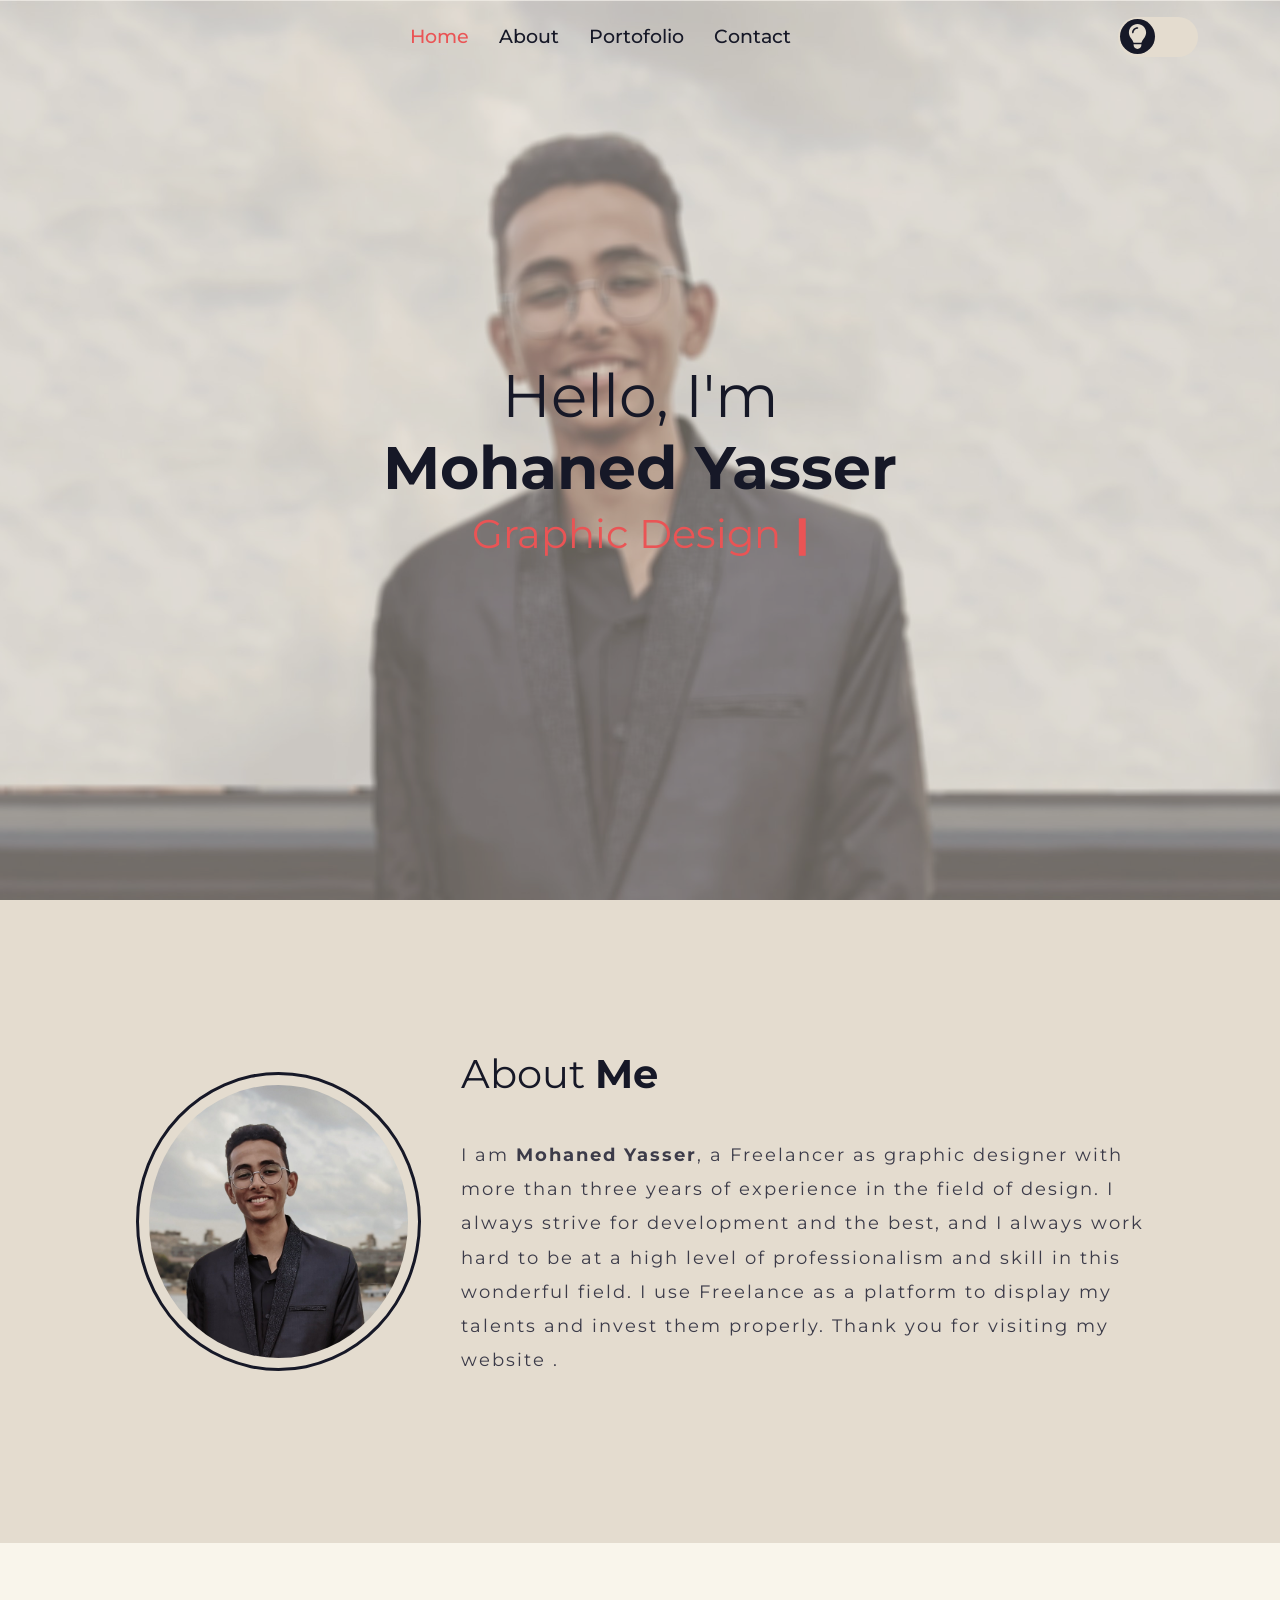
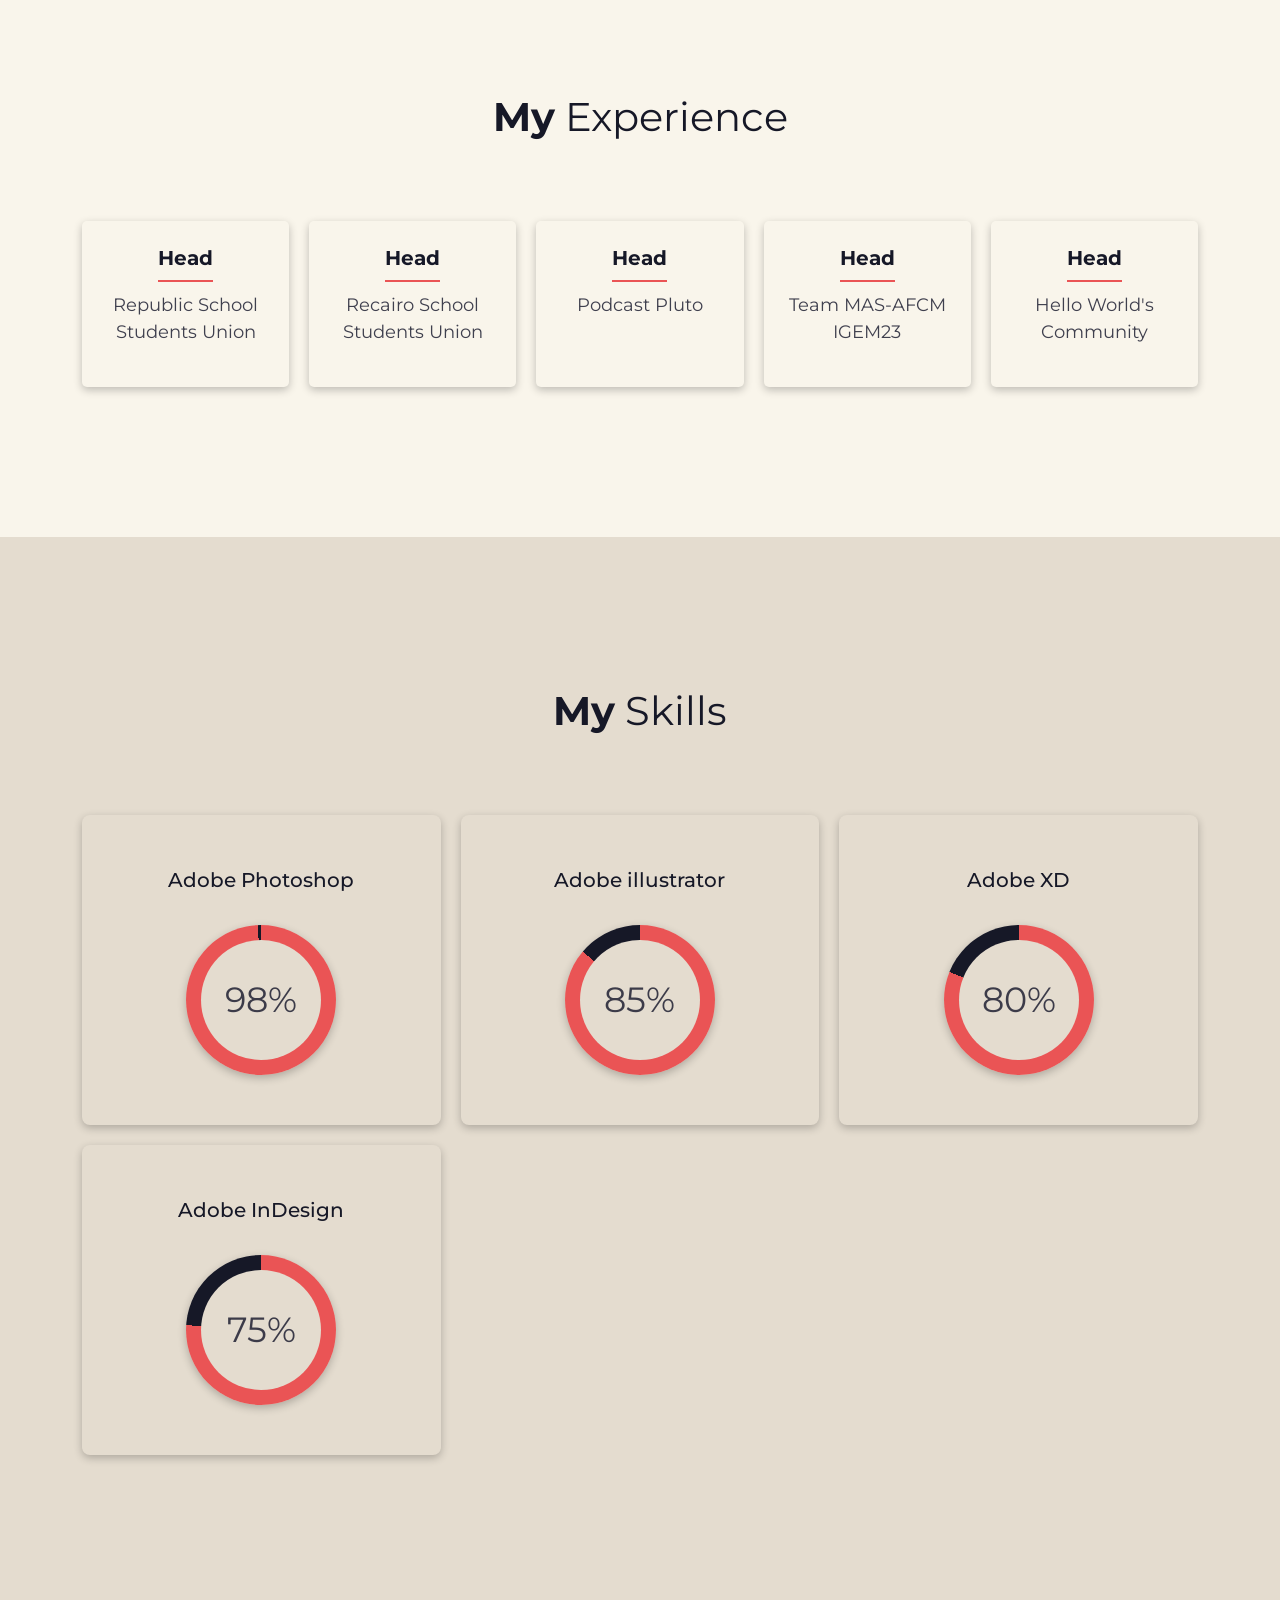
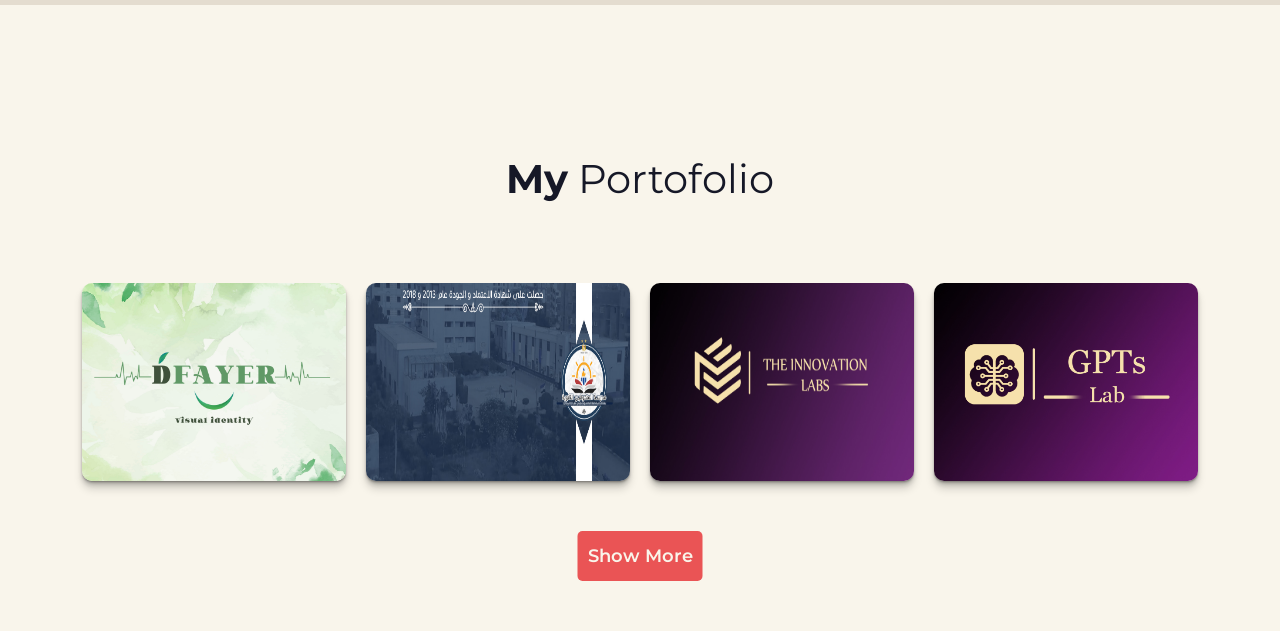
==== commit 6e00ff2c: "1" ====
--- a/index.html
+++ b/index.html
@@ -123,7 +123,7 @@
             </div>
             <div class="skill">
               <div class="skill-name">Adobe XD</div>
-              <div class="circle xd"  >
+              <div class="circle xd">
                 <span class="percent">80%</span>
               </div>
             </div>
@@ -137,7 +137,45 @@
         </div>
       </div>
     </section>
-    <section id="portofolio" class="potofolio"></section>
+    <section id="portofolio" class="portofolio">
+      <h2 class="main-heading"><span>My</span> Portofolio</h2>
+
+      <div class="container">
+        <div class="box img-holder">
+          <img src="./images/dafayer/1.jpg" alt="project"class="img-fluid"/>
+          <div class="data">
+            <h3>DFAYER</h3>
+            <p>-Visual Identity-</p>
+            <a href="#">Show More</a>
+          </div>
+        </div>
+        <div class="box img-holder">
+          <img src="./images/mas/0.jpg" alt="project" class="img-fluid"/>
+          <div class="data">
+            <h3>MAS</h3>
+            <p>-Visual Identity-</p>
+            <a href="#">Show More</a>
+          </div>
+        </div>
+        <div class="box img-holder" >
+          <img src="./images/til/0.jpg" class="img-fluid" alt="project" />
+          <div class="data">
+            <h3>TIL</h3>
+            <p>-Visual Identity-</p>
+        <a href="#">Show More</a>
+          </div>
+        </div>
+        <div class="box img-holder">
+          <img src="./images/gpts/0.jpg"class="img-fluid" alt="project" />
+          <div class="data">
+            <h3>GPTs</h3>
+            <p>-Visual Identity-</p>
+            <a href="#">Show More</a>
+          </div>
+        </div>
+      </div>
+      <button><a href="#">Show More</a></button>
+    </section>
     <section id="contact" class="contact"></section>
     <script src="./js/all.min.js"></script>
     <script src="./js/bootstrap.bundle.min.js"></script>
--- a/style/style.css
+++ b/style/style.css
@@ -356,17 +356,12 @@
   color: var(--main-font-color);
   padding-bottom: 10px;
   font-size: 20px;
+  border-bottom: 2px solid var(--button-color);
+  width: fit-content;
+  margin: 0 auto 10px;
   font-weight: 700;
 }
-.about .experiences .container .experiences-container .experience h3::after {
-  content: "";
-  position: absolute;
-  bottom: 0;
-  width: 60px;
-  height: 2px;
-  background-color: var(--button-color);
-  left: 34%;
-}
+
 .about .experiences .experience p {
   color: var(--secondary-font-color);
   font-size: 18px;
@@ -456,6 +451,150 @@
   z-index: 900;
 }
 /* end experience and skills */
+/* start portofolio */
+.portofolio {
+  padding: var(--section-padding) 0;
+  background-color: var(--secondary-color);
+
+}
+.portofolio h2 {
+  margin-bottom: 80px;
+  text-align: center;
+}
+  .portofolio .container {
+    display: grid;
+    grid-template-columns: repeat(auto-fill, minmax(250px,1fr));
+    gap: 20px;
+  }
+
+.portofolio .box {
+position: relative;
+  overflow: hidden;
+  border-radius: 10px;
+  -webkit-border-radius: 10px;
+  -moz-border-radius: 10px;
+  -ms-border-radius: 10px;
+  -o-border-radius: 10px;
+  box-shadow: 0 1px 1px rgba(0, 0, 0, 0.15), 0 2px 2px rgba(0, 0, 0, 0.15),
+    0 4px 4px rgba(0, 0, 0, 0.15), 0 8px 8px rgba(0, 0, 0, 0.15);
+}
+
+.portofolio .box img {
+  width: 100%;
+  height: 100%;
+}
+.portofolio .box .data {
+  width: 100%;
+  height: 100%;
+  background-color: rgba(0, 0, 0, 0.6);
+  position: absolute;
+  left: 0;
+  top: 0;
+  display: flex;
+  flex-direction: column;
+  justify-content: center;
+  align-items: center;
+  transition: var(--main-transition) ease;
+  -webkit-transition: var(--main-transition) ease;
+  -moz-transition: var(--main-transition) ease;
+  -ms-transition: var(--main-transition) ease;
+  -o-transition: var(--main-transition) ease;
+  opacity: 0;
+}
+.portofolio .box .data h3,
+.portofolio .box .data p,
+.portofolio .box .data a {
+  transform: translateY(25px);
+  -webkit-transform: translateY(25px);
+  -moz-transform: translateY(25px);
+  -ms-transform: translateY(25px);
+  -o-transform: translateY(25px);
+  transition: var(--main-transition) all ease;
+  -webkit-transition: var(--main-transition) all ease;
+  -moz-transition: var(--main-transition) all ease;
+  -ms-transition: var(--main-transition) all ease;
+  -o-transition: var(--main-transition) all ease;
+  opacity: 0;
+}
+.portofolio .box .data h3 {
+  color: #fff;
+  margin-bottom: 10px;
+  font-size: 25px;
+}
+.portofolio .box .data p {
+  transition-delay: 0.1s;
+  color: #fff;
+  margin-bottom: 25px;
+  font-size: 18px;
+  font-weight: 500;
+  letter-spacing: 1px;
+}
+.portofolio .box .data a{
+  font-size: 18px;
+  color: #fff;
+  font-weight: 600;
+  transition: var(--main-transition);
+  -webkit-transition: var(--main-transition);
+  -moz-transition: var(--main-transition);
+  -ms-transition: var(--main-transition);
+  -o-transition: var(--main-transition);
+}
+.portofolio .box .data a:hover{
+  color: var(--button-color);
+}
+.portofolio .box:hover .data h3,
+.portofolio .box:hover .data p,
+.portofolio .box:hover .data a {
+  transform: translateY(0);
+  -webkit-transform: translateY(0);
+  -moz-transform: translateY(0);
+  -ms-transform: translateY(0);
+  -o-transform: translateY(0);
+  opacity: 1;
+}
+.portofolio .box:hover .data {
+  opacity: 1;
+}
+.portofolio>button{
+  border-radius: 5px;
+  padding: 10px;
+  position: absolute;
+  margin-top: 50px;
+  left: 50%;
+  transform: translateX(-50%);
+  -webkit-transform: translateX(-50%);
+  -moz-transform: translateX(-50%);
+  -ms-transform: translateX(-50%);
+  -o-transform: translateX(-50%);
+  height: 50px;
+  background-color: var(--button-color);
+  border: 0;
+  outline: 0;
+  transition: var(--main-transition);
+  -webkit-transition: var(--main-transition);
+  -moz-transition: var(--main-transition);
+  -ms-transition: var(--main-transition);
+  -o-transition: var(--main-transition);
+  -webkit-border-radius: 5px;
+  -moz-border-radius: 5px;
+  -ms-border-radius: 5px;
+  -o-border-radius: 5px;
+}
+.portofolio>button:hover{
+  background-color: var(--main-font-color);
+}
+.portofolio button a{
+  font-size: 18px;
+  font-weight: 600;
+  color: var(--secondary-color);
+  transition: var(--main-transition);
+  -webkit-transition: var(--main-transition);
+  -moz-transition: var(--main-transition);
+  -ms-transition: var(--main-transition);
+  -o-transition: var(--main-transition);
+}
+
+/* end portofolio */
 /* start animation */
 @keyframes blink {
   0% {
@@ -465,4 +604,5 @@
     opacity: 0;
   }
 }
+
 /* end animation */
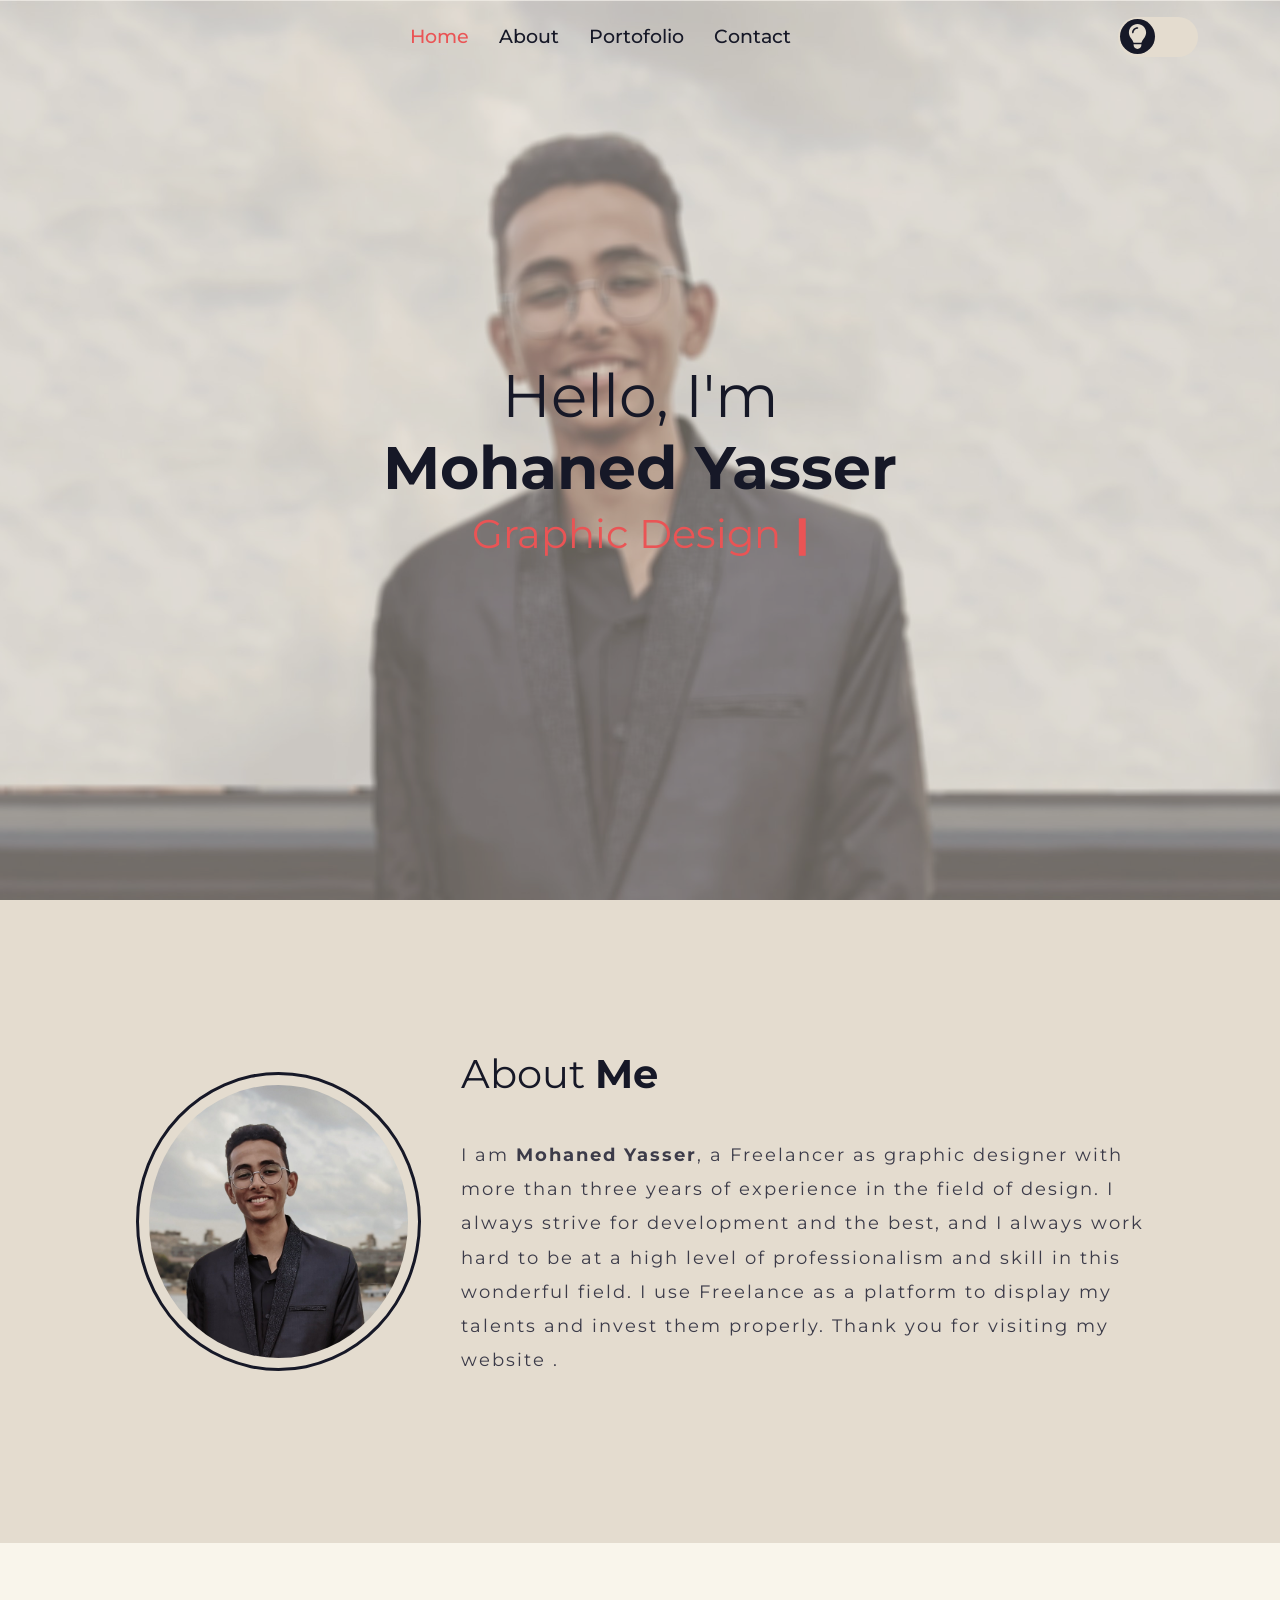
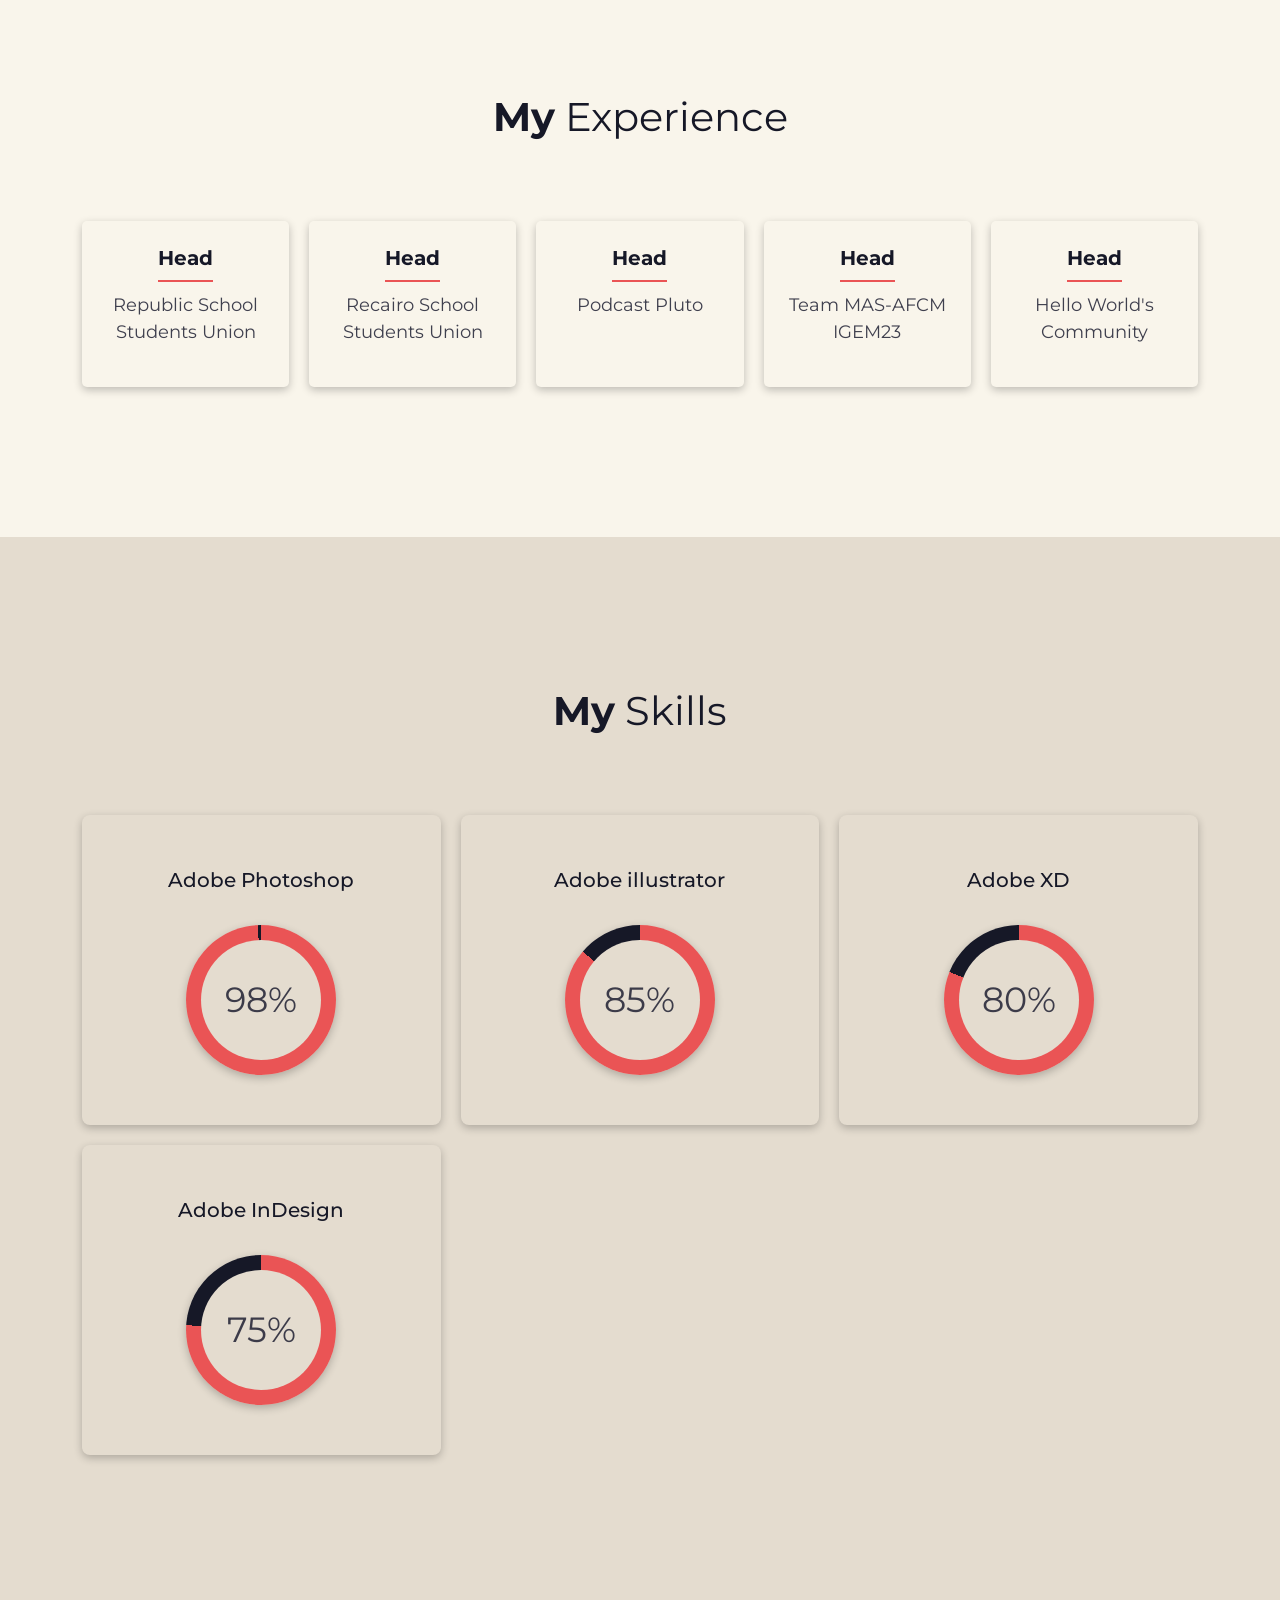
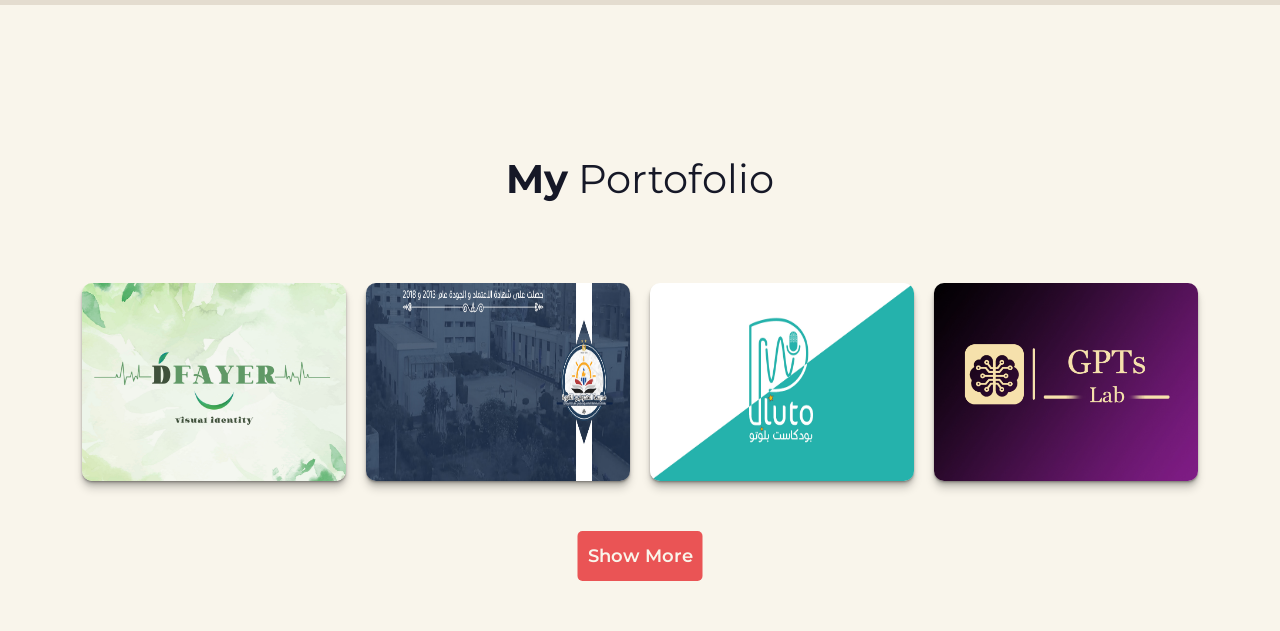
==== commit f8f1ed1e: "4" ====
--- a/index.html
+++ b/index.html
@@ -142,39 +142,39 @@
 
       <div class="container">
         <div class="box img-holder">
-          <img src="./images/dafayer/1.jpg" alt="project"class="img-fluid"/>
+          <img src="./images/dafayer/1.jpg" alt="project" class="img-fluid" />
           <div class="data">
             <h3>DFAYER</h3>
             <p>-Visual Identity-</p>
-            <a href="#">Show More</a>
+            <a href="dafayer.html">Show More</a>
           </div>
         </div>
         <div class="box img-holder">
-          <img src="./images/mas/0.jpg" alt="project" class="img-fluid"/>
+          <img src="./images/mas/0.jpg" alt="project" class="img-fluid" />
           <div class="data">
             <h3>MAS</h3>
             <p>-Visual Identity-</p>
-            <a href="#">Show More</a>
-          </div>
-        </div>
-        <div class="box img-holder" >
-          <img src="./images/til/0.jpg" class="img-fluid" alt="project" />
-          <div class="data">
-            <h3>TIL</h3>
-            <p>-Visual Identity-</p>
-        <a href="#">Show More</a>
+            <a href="mas.html">Show More</a>
           </div>
         </div>
         <div class="box img-holder">
-          <img src="./images/gpts/0.jpg"class="img-fluid" alt="project" />
+          <img src="./images/pluto/10.jpg" class="img-fluid" alt="project" />
+          <div class="data">
+            <h3>Pluto Podcast</h3>
+            <p>-Visual Identity-</p>
+            <a href="pluto.html">Show More</a>
+          </div>
+        </div>
+        <div class="box img-holder">
+          <img src="./images/gpts/0.jpg" class="img-fluid" alt="project" />
           <div class="data">
             <h3>GPTs</h3>
             <p>-Visual Identity-</p>
-            <a href="#">Show More</a>
+            <a href="gpts.html">Show More</a>
           </div>
         </div>
       </div>
-      <button><a href="#">Show More</a></button>
+      <button><a href="portofolio.html">Show More</a></button>
     </section>
     <section id="contact" class="contact"></section>
     <script src="./js/all.min.js"></script>
--- a/style/style.css
+++ b/style/style.css
@@ -593,7 +593,22 @@
   -ms-transition: var(--main-transition);
   -o-transition: var(--main-transition);
 }
-
+.vi{
+  padding: 5px 0;
+  display: flex;
+  flex-direction: column;
+  gap: 5px;
+}
+.img-holder{
+  outline: none;
+  border: none;
+  overflow: hidden;
+  border-radius: 5px;
+  -webkit-border-radius: 5px;
+  -moz-border-radius: 5px;
+  -ms-border-radius: 5px;
+  -o-border-radius: 5px;
+}
 /* end portofolio */
 /* start animation */
 @keyframes blink {
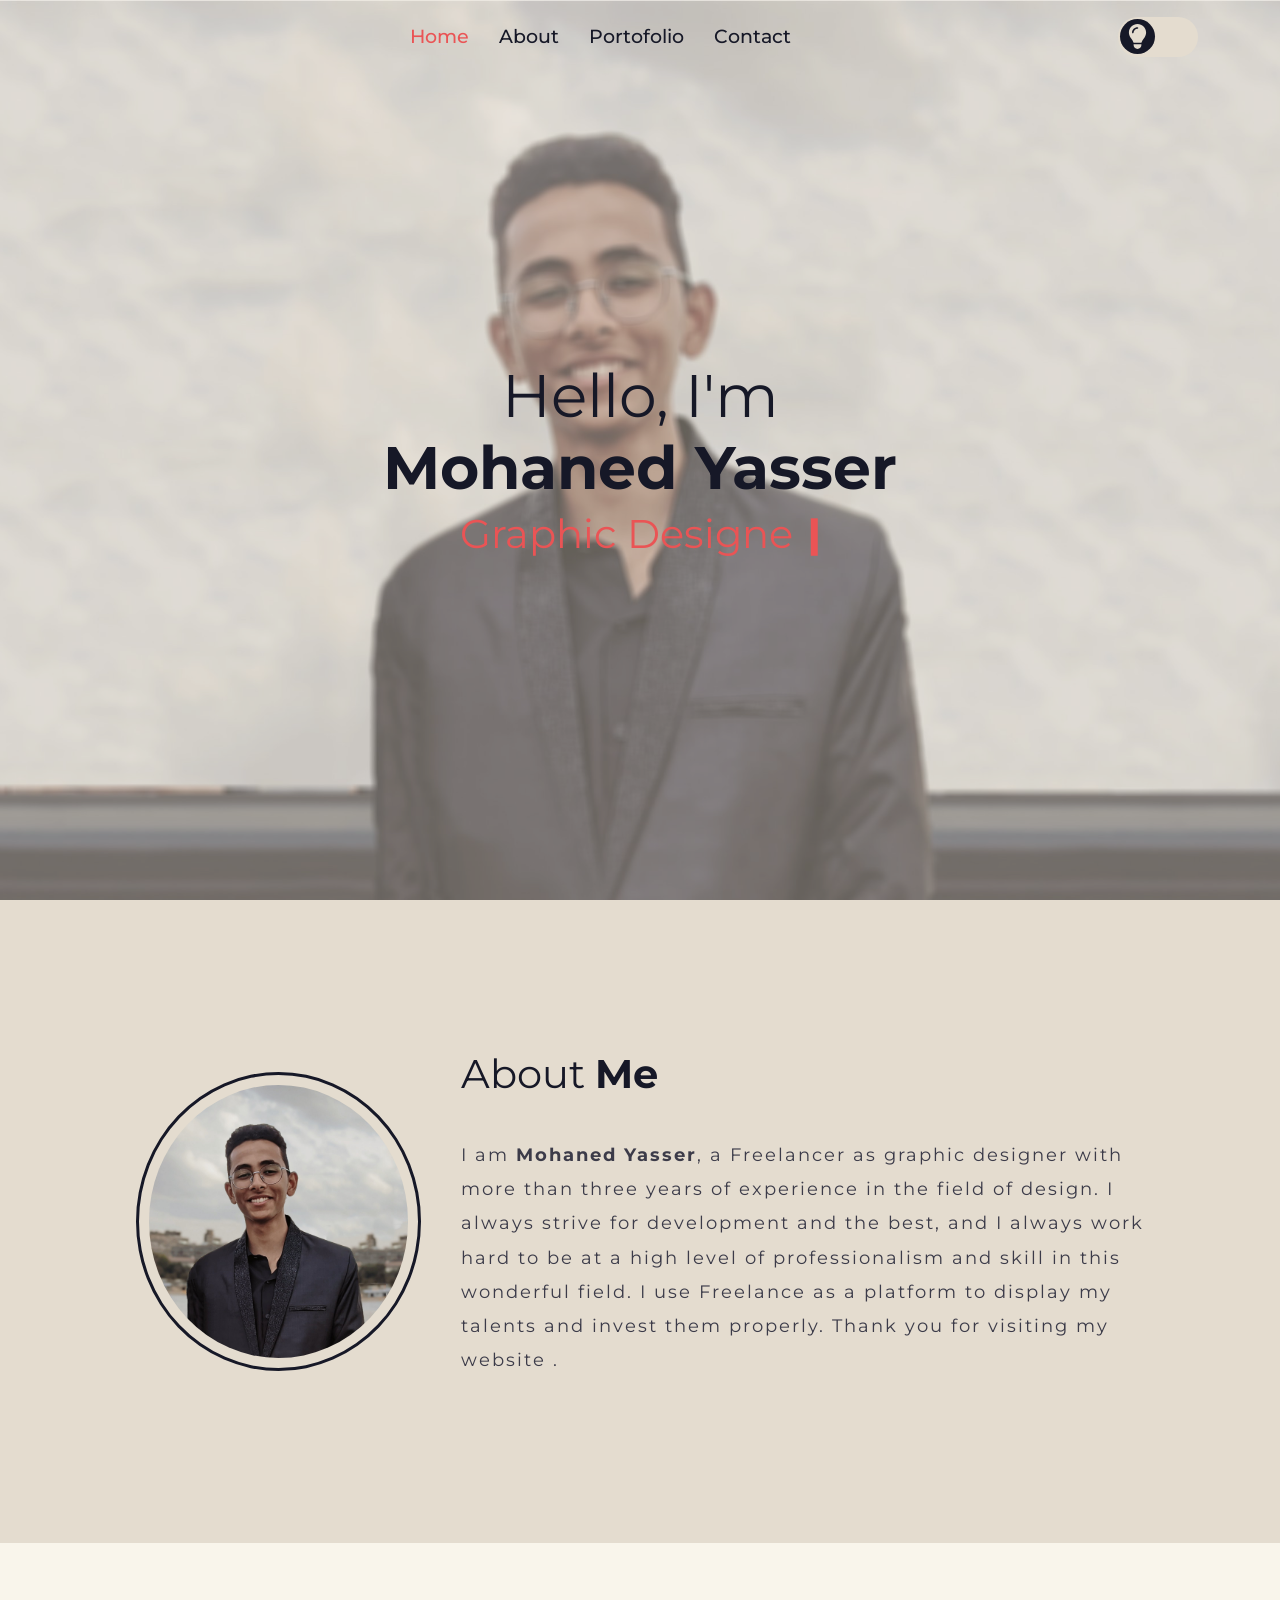
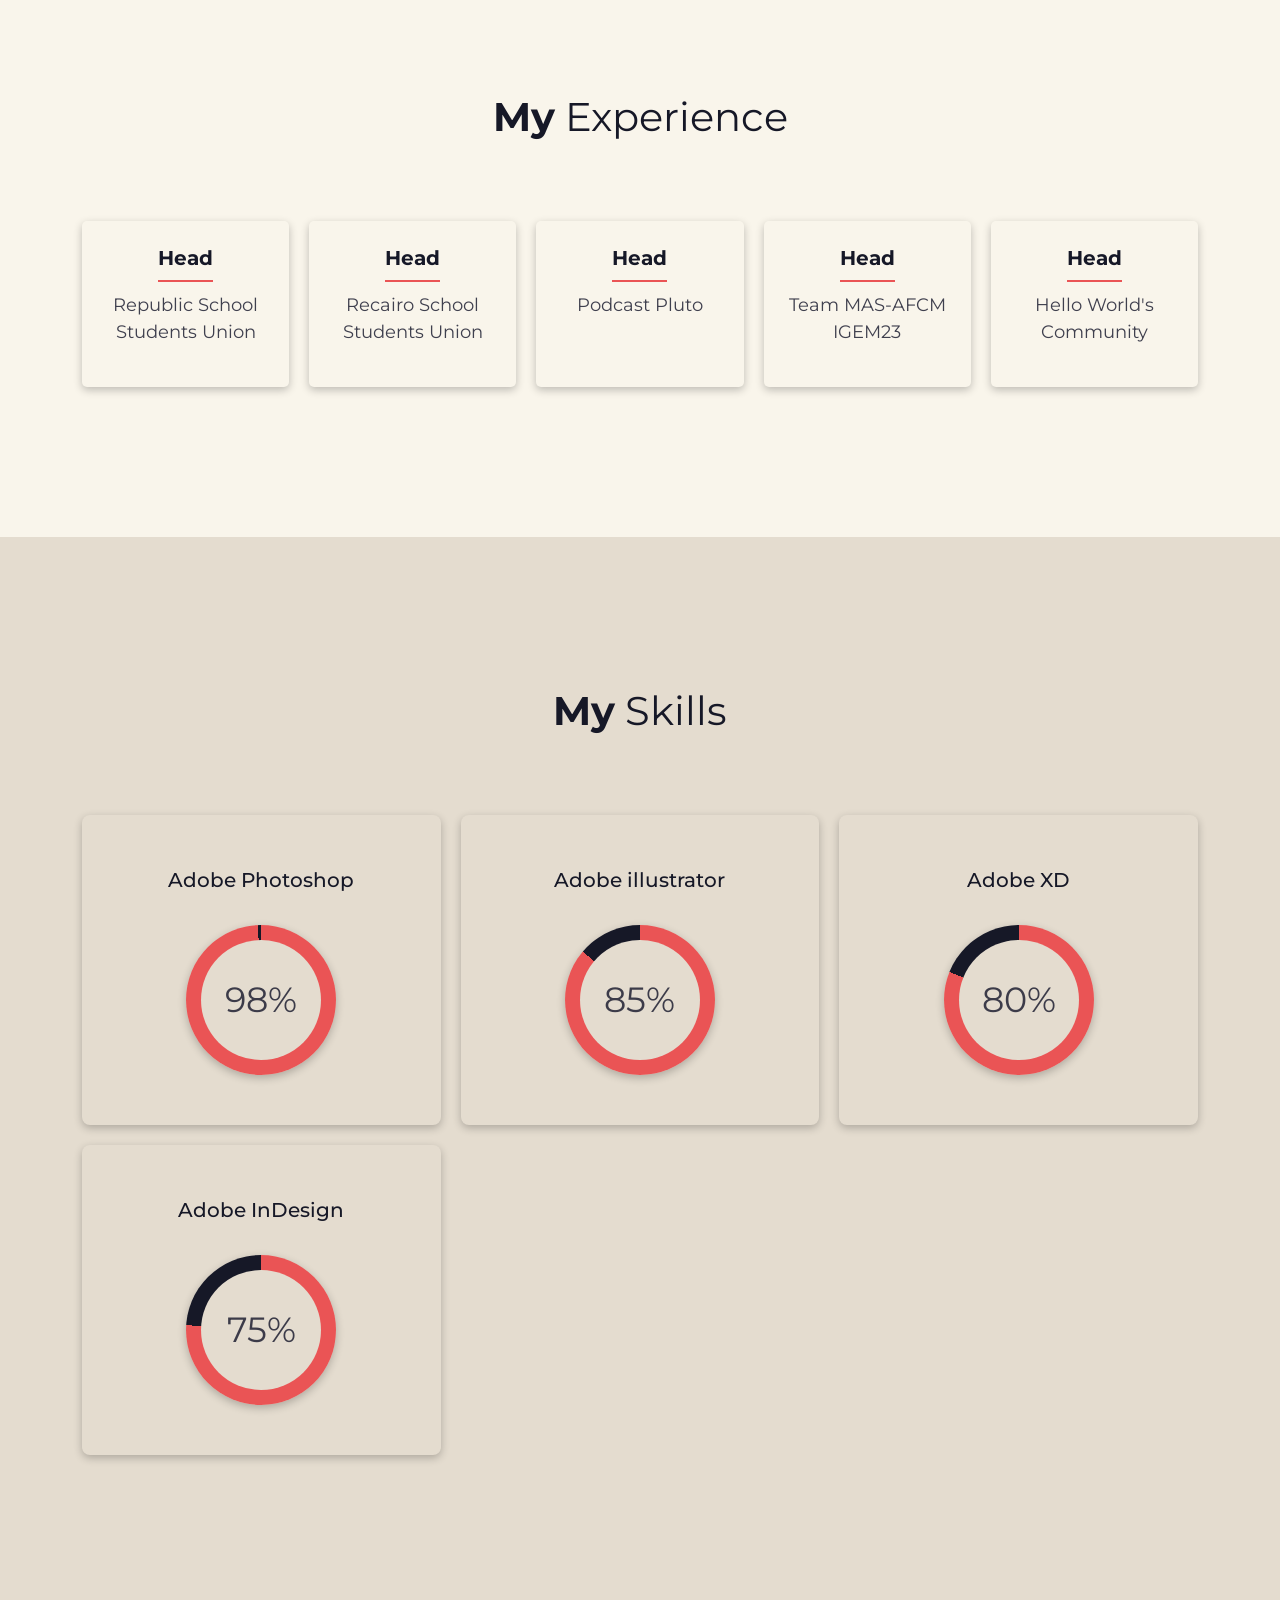
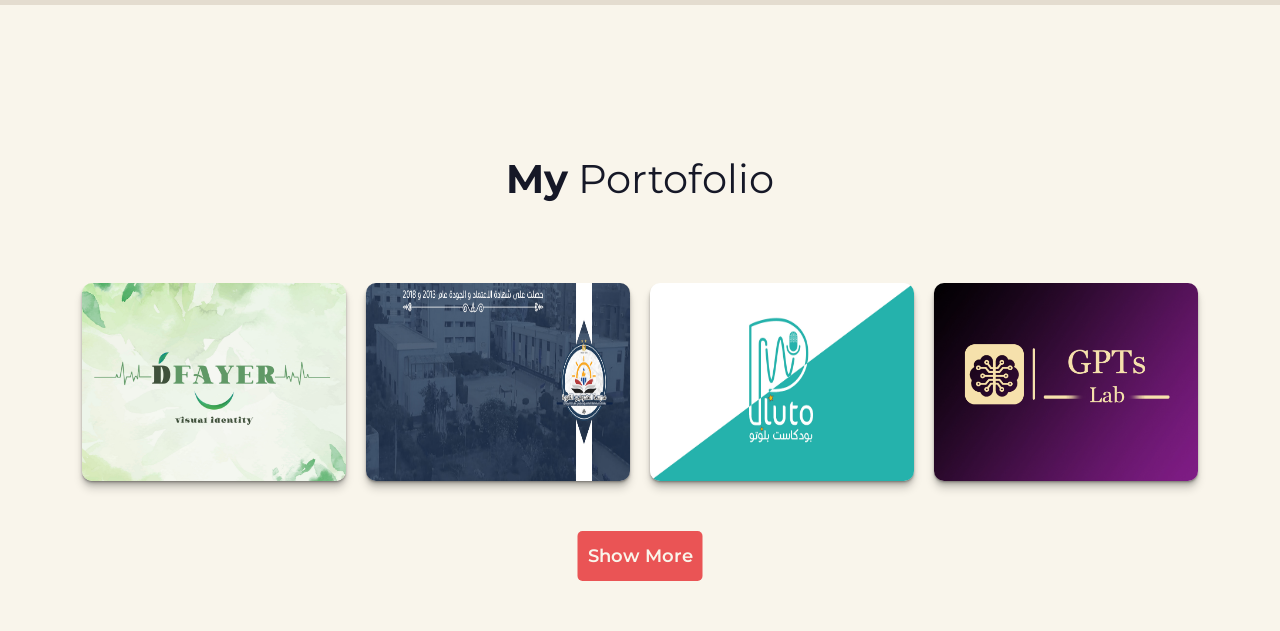
==== commit 6c217b1a: "8" ====
--- a/index.html
+++ b/index.html
@@ -176,7 +176,11 @@
       </div>
       <button><a href="portofolio.html">Show More</a></button>
     </section>
-    <section id="contact" class="contact"></section>
+    <section id="contact" class="contact">
+      <div class="container">
+        
+      </div>
+    </section>
     <script src="./js/all.min.js"></script>
     <script src="./js/bootstrap.bundle.min.js"></script>
     <script src="./js/script.js"></script>
